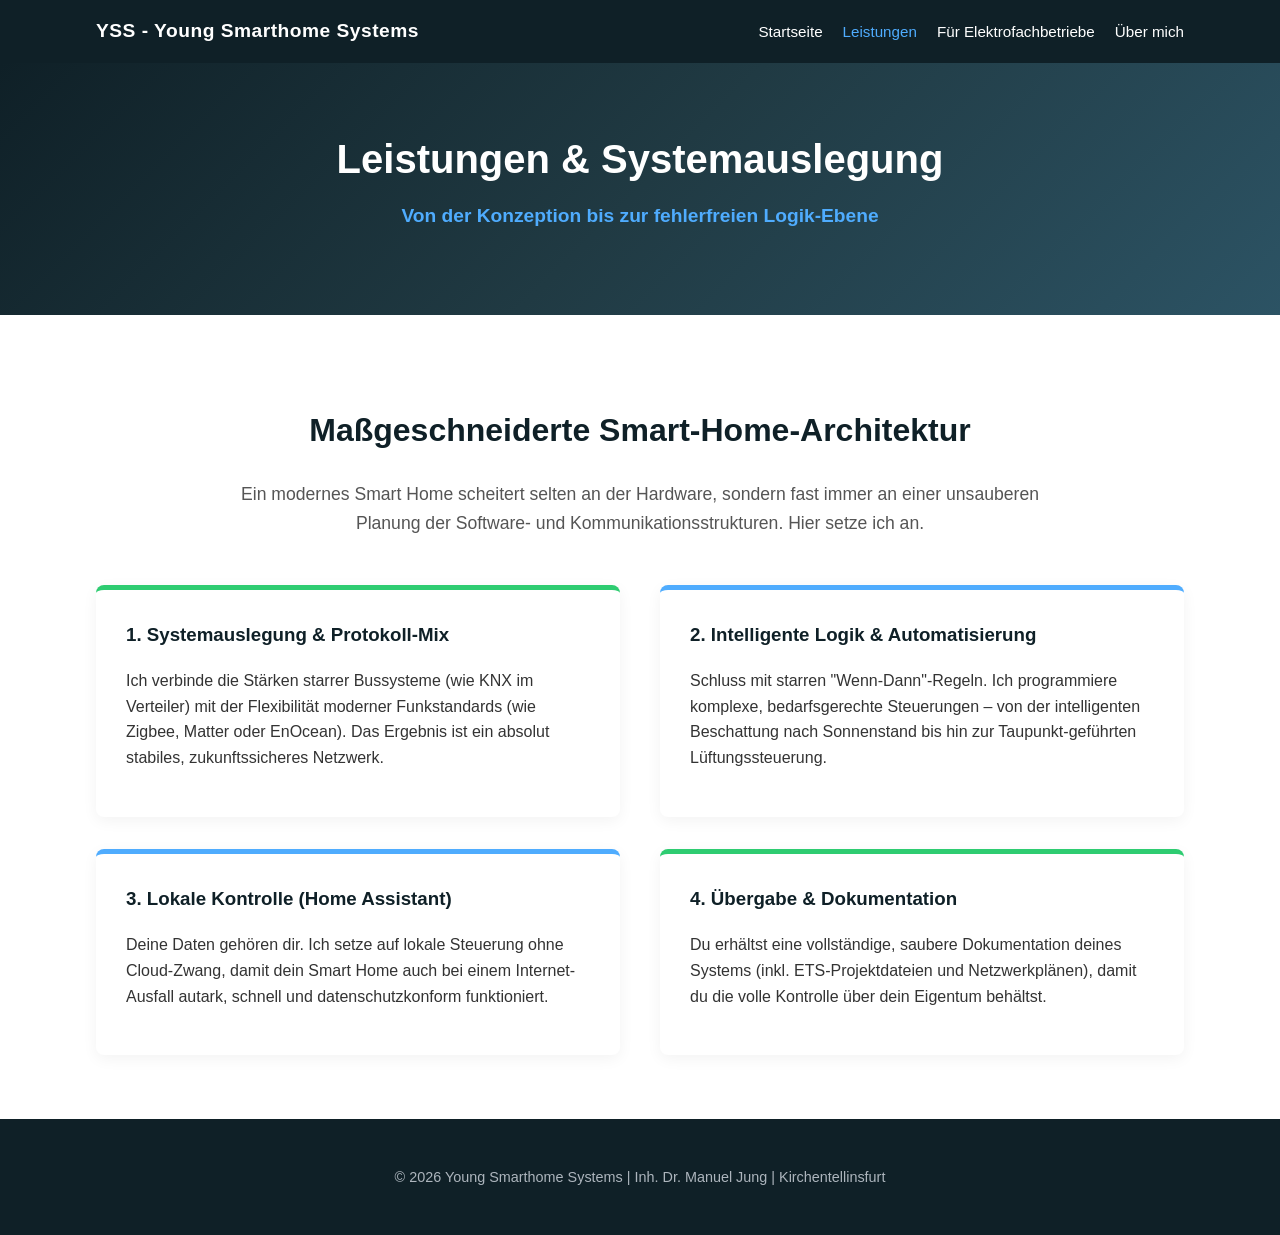
==== leistungen.html @ b26c4382 "Add files via upload" ====
<!DOCTYPE html>
<html lang="de">
<head>
    <meta charset="UTF-8">
    <meta name="viewport" content="width=device-width, initial-scale=1.0">
    <title>Leistungen | Young Smarthome Systems</title>
    <link rel="stylesheet" href="style.css">
</head>
<body>
    <nav>
        <div class="container">
            <div class="logo">YSS - Young Smarthome Systems</div>
            <ul>
                <li><a href="index.html">Startseite</a></li>
                <li><a href="leistungen.html" class="active">Leistungen</a></li>
                <li><a href="partner.html">Für Elektrofachbetriebe</a></li>
                <li><a href="ueber-mich.html">Über mich</a></li>
            </ul>
        </div>
    </nav>

    <header>
        <div class="container">
            <h1>Leistungen & Systemauslegung</h1>
            <p class="subtitle">Von der Konzeption bis zur fehlerfreien Logik-Ebene</p>
        </div>
    </header>

    <section class="section container">
        <h2>Maßgeschneiderte Smart-Home-Architektur</h2>
        <p style="text-align: center; max-width: 800px; margin: 0 auto; font-size: 1.1rem; color: #555;">
            Ein modernes Smart Home scheitert selten an der Hardware, sondern fast immer an einer unsauberen Planung der Software- und Kommunikationsstrukturen. Hier setze ich an.
        </p>

        <div class="grid-2" style="margin-top: 3rem;">
            <div class="card">
                <h3>1. Systemauslegung & Protokoll-Mix</h3>
                <p>Ich verbinde die Stärken starrer Bussysteme (wie KNX im Verteiler) mit der Flexibilität moderner Funkstandards (wie Zigbee, Matter oder EnOcean). Das Ergebnis ist ein absolut stabiles, zukunftssicheres Netzwerk.</p>
            </div>
            <div class="card blue-border">
                <h3>2. Intelligente Logik & Automatisierung</h3>
                <p>Schluss mit starren "Wenn-Dann"-Regeln. Ich programmiere komplexe, bedarfsgerechte Steuerungen – von der intelligenten Beschattung nach Sonnenstand bis hin zur Taupunkt-geführten Lüftungssteuerung.</p>
            </div>
        </div>

        <div class="grid-2" style="margin-top: 2rem;">
            <div class="card blue-border">
                <h3>3. Lokale Kontrolle (Home Assistant)</h3>
                <p>Deine Daten gehören dir. Ich setze auf lokale Steuerung ohne Cloud-Zwang, damit dein Smart Home auch bei einem Internet-Ausfall autark, schnell und datenschutzkonform funktioniert.</p>
            </div>
            <div class="card">
                <h3>4. Übergabe & Dokumentation</h3>
                <p>Du erhältst eine vollständige, saubere Dokumentation deines Systems (inkl. ETS-Projektdateien und Netzwerkplänen), damit du die volle Kontrolle über dein Eigentum behältst.</p>
            </div>
        </div>
    </section>

    <footer>
        <div class="container">
            <p>&copy; 2026 Young Smarthome Systems | Inh. Dr. Manuel Jung | Kirchentellinsfurt</p>
        </div>
    </footer>
</body>
</html>
---- style.css ----
body {
    font-family: 'Segoe UI', Tahoma, Geneva, Verdana, sans-serif;
    margin: 0;
    padding: 0;
    color: #333;
    background-color: #ffffff;
    line-height: 1.6;
}

.container {
    width: 85%;
    max-width: 1100px;
    margin: auto;
}

/* Navigation */
nav {
    background-color: #0f2027;
    padding: 1rem 0;
    position: sticky;
    top: 0;
    z-index: 1000;
}

nav .container {
    display: flex;
    justify-content: space-between;
    align-items: center;
}

.logo {
    color: #ffffff;
    font-weight: bold;
    font-size: 1.2rem;
    letter-spacing: 0.5px;
}

nav ul {
    list-style: none;
    display: flex;
    gap: 20px;
    margin: 0;
    padding: 0;
}

nav a {
    color: #ffffff;
    text-decoration: none;
    font-size: 0.95rem;
    transition: color 0.3s;
}

nav a:hover, nav a.active {
    color: #4facfe;
}

/* Header / Hero */
header {
    background: linear-gradient(135deg, #0f2027, #203a43, #2c5364);
    color: #ffffff;
    padding: 4rem 0;
    text-align: center;
}

header h1 {
    margin: 0;
    font-size: 2.5rem;
}

.subtitle {
    font-size: 1.2rem;
    color: #4facfe;
    margin-top: 10px;
    font-weight: 600;
}

/* Content Sections */
.section {
    padding: 4rem 0;
}

.bg-light {
    background-color: #f8f9fa;
}

h2 {
    color: #0f2027;
    font-size: 2rem;
    margin-bottom: 1.5rem;
    text-align: center;
}

.grid-2 {
    display: flex;
    gap: 40px;
    margin-top: 2rem;
}

.card {
    flex: 1;
    background: #ffffff;
    padding: 30px;
    border-radius: 8px;
    box-shadow: 0 4px 15px rgba(0,0,0,0.05);
    border-top: 5px solid #2ecc71; /* Grün für KNX-Nähe */
}

.card.blue-border {
    border-top-color: #4facfe; /* Blaues Accent */
}

.card h3 {
    color: #0f2027;
    margin-top: 0;
}

/* Footer */
footer {
    text-align: center;
    padding: 2rem 0;
    background: #0f2027;
    color: #adb5bd;
    font-size: 0.9rem;
}

@media (max-width: 768px) {
    nav .container {
        flex-direction: column;
        gap: 15px;
    }
    .grid-2 {
        flex-direction: column;
    }
}
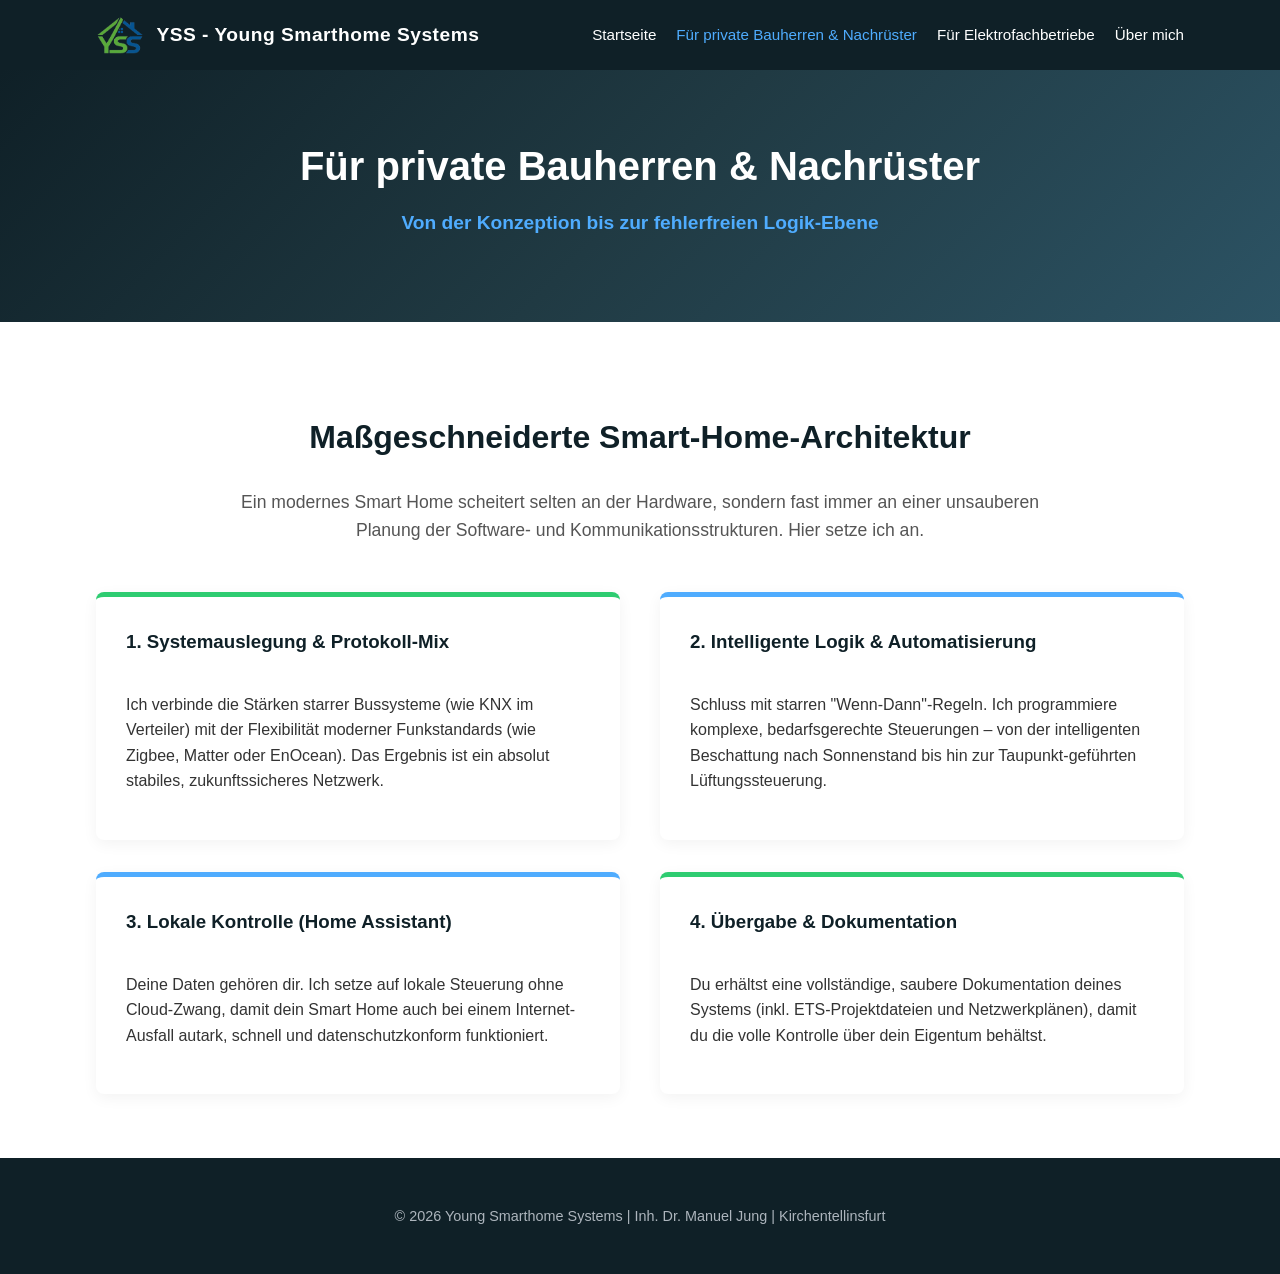
==== commit a23514a3: "Add files via upload Optimizations with the text and the logo" ====
--- a/leistungen.html
+++ b/leistungen.html
@@ -3,16 +3,19 @@
 <head>
     <meta charset="UTF-8">
     <meta name="viewport" content="width=device-width, initial-scale=1.0">
-    <title>Leistungen | Young Smarthome Systems</title>
+    <title>Für private Bauherren & Nachrüster | Young Smarthome Systems</title>
     <link rel="stylesheet" href="style.css">
 </head>
 <body>
     <nav>
         <div class="container">
-            <div class="logo">YSS - Young Smarthome Systems</div>
+            <div class="logo">
+                <img src="logo-symbol.png" alt="YSS Logo" class="logo-icon">
+                <span>YSS - Young Smarthome Systems</span>
+            </div>
             <ul>
                 <li><a href="index.html">Startseite</a></li>
-                <li><a href="leistungen.html" class="active">Leistungen</a></li>
+                <li><a href="leistungen.html" class="active">Für private Bauherren & Nachrüster</a></li>
                 <li><a href="partner.html">Für Elektrofachbetriebe</a></li>
                 <li><a href="ueber-mich.html">Über mich</a></li>
             </ul>
@@ -21,7 +24,7 @@
 
     <header>
         <div class="container">
-            <h1>Leistungen & Systemauslegung</h1>
+            <h1>Für private Bauherren & Nachrüster</h1>
             <p class="subtitle">Von der Konzeption bis zur fehlerfreien Logik-Ebene</p>
         </div>
     </header>
--- a/style.css
+++ b/style.css
@@ -29,10 +29,19 @@
 }
 
 .logo {
+    display: flex;
+    align-items: center;
+    gap: 12px;
     color: #ffffff;
     font-weight: bold;
     font-size: 1.2rem;
     letter-spacing: 0.5px;
+}
+
+.logo-icon {
+    height: 38px;
+    width: auto;
+    display: block;
 }
 
 nav ul {
@@ -60,6 +69,19 @@
     color: #ffffff;
     padding: 4rem 0;
     text-align: center;
+}
+
+header.hero-home {
+    background: #ffffff;
+    padding: 3.5rem 0 2.5rem 0;
+    border-bottom: 1px solid #eef2f5;
+}
+
+.hero-logo {
+    max-width: 520px;
+    width: 90%;
+    height: auto;
+    display: inline-block;
 }
 
 header h1 {
@@ -90,6 +112,30 @@
     text-align: center;
 }
 
+.intro-text {
+    text-align: center;
+    max-width: 820px;
+    margin: 0 auto 3rem auto;
+    font-size: 1.1rem;
+    color: #555;
+    line-height: 1.8;
+}
+
+.intro-lead {
+    font-size: 1.25rem;
+    font-weight: 700;
+    color: #0f2027;
+    margin-bottom: 1.8rem;
+}
+
+.intro-text p {
+    margin-bottom: 1.2rem;
+}
+
+.intro-text p:last-child {
+    margin-bottom: 0;
+}
+
 .grid-2 {
     display: flex;
     gap: 40px;
@@ -103,6 +149,13 @@
     border-radius: 8px;
     box-shadow: 0 4px 15px rgba(0,0,0,0.05);
     border-top: 5px solid #2ecc71; /* Grün für KNX-Nähe */
+    display: flex;
+    flex-direction: column;
+}
+
+.card a {
+    margin-top: auto;
+    padding-top: 1rem;
 }
 
 .card.blue-border {
@@ -123,11 +176,19 @@
     font-size: 0.9rem;
 }
 
-@media (max-width: 768px) {
+@media (max-width: 950px) {
     nav .container {
         flex-direction: column;
         gap: 15px;
+        text-align: center;
     }
+    nav ul {
+        flex-wrap: wrap;
+        justify-content: center;
+    }
+}
+
+@media (max-width: 768px) {
     .grid-2 {
         flex-direction: column;
     }
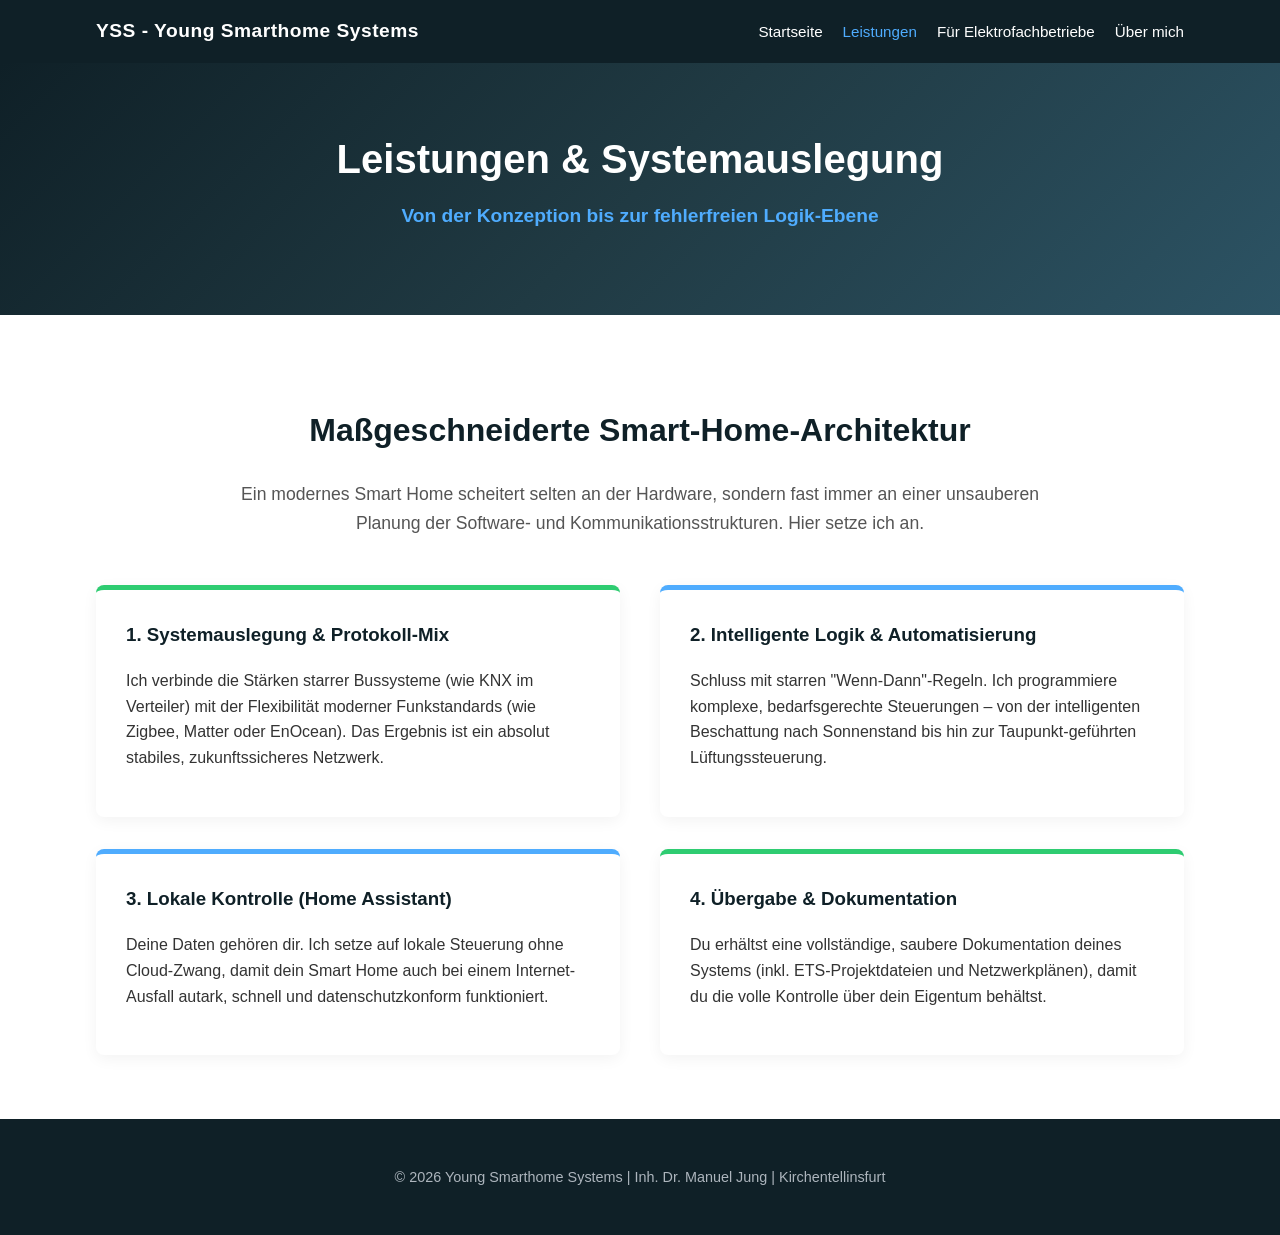
==== commit 26adaaaf: "Add files via upload" ====
--- a/leistungen.html
+++ b/leistungen.html
@@ -3,19 +3,16 @@
 <head>
     <meta charset="UTF-8">
     <meta name="viewport" content="width=device-width, initial-scale=1.0">
-    <title>Für private Bauherren & Nachrüster | Young Smarthome Systems</title>
+    <title>Leistungen | Young Smarthome Systems</title>
     <link rel="stylesheet" href="style.css">
 </head>
 <body>
     <nav>
         <div class="container">
-            <div class="logo">
-                <img src="logo-symbol.png" alt="YSS Logo" class="logo-icon">
-                <span>YSS - Young Smarthome Systems</span>
-            </div>
+            <div class="logo">YSS - Young Smarthome Systems</div>
             <ul>
                 <li><a href="index.html">Startseite</a></li>
-                <li><a href="leistungen.html" class="active">Für private Bauherren & Nachrüster</a></li>
+                <li><a href="leistungen.html" class="active">Leistungen</a></li>
                 <li><a href="partner.html">Für Elektrofachbetriebe</a></li>
                 <li><a href="ueber-mich.html">Über mich</a></li>
             </ul>
@@ -24,7 +21,7 @@
 
     <header>
         <div class="container">
-            <h1>Für private Bauherren & Nachrüster</h1>
+            <h1>Leistungen & Systemauslegung</h1>
             <p class="subtitle">Von der Konzeption bis zur fehlerfreien Logik-Ebene</p>
         </div>
     </header>
--- a/style.css
+++ b/style.css
@@ -29,19 +29,10 @@
 }
 
 .logo {
-    display: flex;
-    align-items: center;
-    gap: 12px;
     color: #ffffff;
     font-weight: bold;
     font-size: 1.2rem;
     letter-spacing: 0.5px;
-}
-
-.logo-icon {
-    height: 38px;
-    width: auto;
-    display: block;
 }
 
 nav ul {
@@ -69,19 +60,6 @@
     color: #ffffff;
     padding: 4rem 0;
     text-align: center;
-}
-
-header.hero-home {
-    background: #ffffff;
-    padding: 3.5rem 0 2.5rem 0;
-    border-bottom: 1px solid #eef2f5;
-}
-
-.hero-logo {
-    max-width: 520px;
-    width: 90%;
-    height: auto;
-    display: inline-block;
 }
 
 header h1 {
@@ -112,30 +90,6 @@
     text-align: center;
 }
 
-.intro-text {
-    text-align: center;
-    max-width: 820px;
-    margin: 0 auto 3rem auto;
-    font-size: 1.1rem;
-    color: #555;
-    line-height: 1.8;
-}
-
-.intro-lead {
-    font-size: 1.25rem;
-    font-weight: 700;
-    color: #0f2027;
-    margin-bottom: 1.8rem;
-}
-
-.intro-text p {
-    margin-bottom: 1.2rem;
-}
-
-.intro-text p:last-child {
-    margin-bottom: 0;
-}
-
 .grid-2 {
     display: flex;
     gap: 40px;
@@ -149,13 +103,6 @@
     border-radius: 8px;
     box-shadow: 0 4px 15px rgba(0,0,0,0.05);
     border-top: 5px solid #2ecc71; /* Grün für KNX-Nähe */
-    display: flex;
-    flex-direction: column;
-}
-
-.card a {
-    margin-top: auto;
-    padding-top: 1rem;
 }
 
 .card.blue-border {
@@ -176,19 +123,11 @@
     font-size: 0.9rem;
 }
 
-@media (max-width: 950px) {
+@media (max-width: 768px) {
     nav .container {
         flex-direction: column;
         gap: 15px;
-        text-align: center;
     }
-    nav ul {
-        flex-wrap: wrap;
-        justify-content: center;
-    }
-}
-
-@media (max-width: 768px) {
     .grid-2 {
         flex-direction: column;
     }
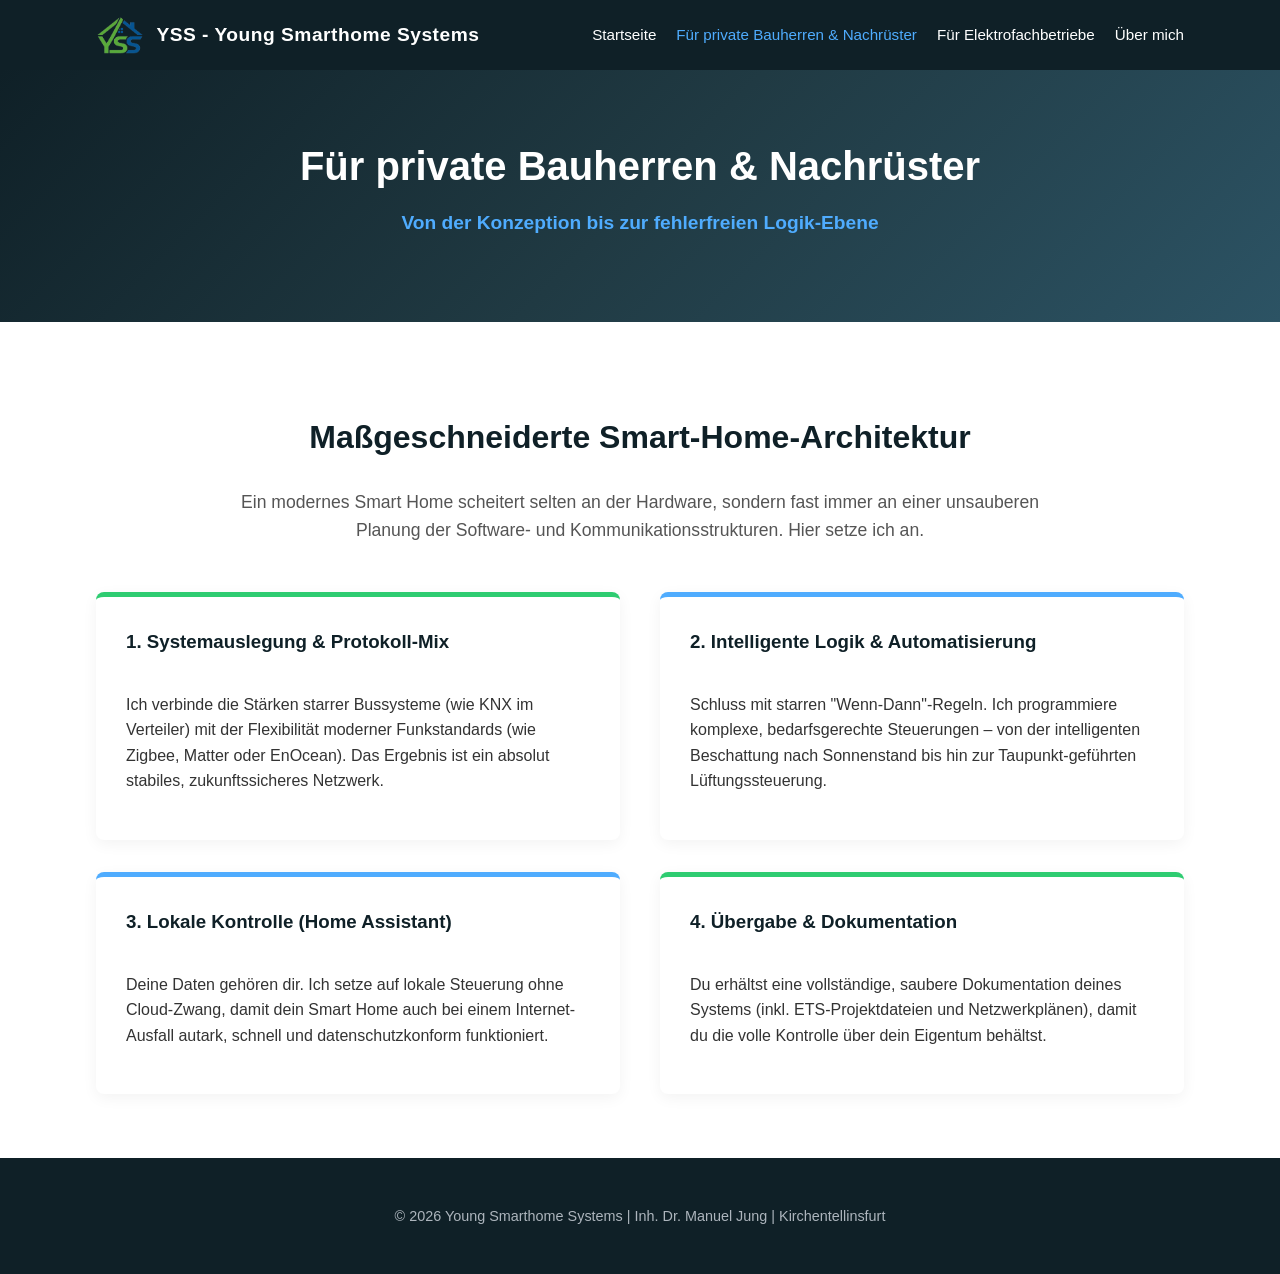
==== commit cd8ea08a: "Add files via upload" ====
--- a/leistungen.html
+++ b/leistungen.html
@@ -3,16 +3,19 @@
 <head>
     <meta charset="UTF-8">
     <meta name="viewport" content="width=device-width, initial-scale=1.0">
-    <title>Leistungen | Young Smarthome Systems</title>
+    <title>Für private Bauherren & Nachrüster | Young Smarthome Systems</title>
     <link rel="stylesheet" href="style.css">
 </head>
 <body>
     <nav>
         <div class="container">
-            <div class="logo">YSS - Young Smarthome Systems</div>
+            <div class="logo">
+                <img src="logo-symbol.png" alt="YSS Logo" class="logo-icon">
+                <span>YSS - Young Smarthome Systems</span>
+            </div>
             <ul>
                 <li><a href="index.html">Startseite</a></li>
-                <li><a href="leistungen.html" class="active">Leistungen</a></li>
+                <li><a href="leistungen.html" class="active">Für private Bauherren & Nachrüster</a></li>
                 <li><a href="partner.html">Für Elektrofachbetriebe</a></li>
                 <li><a href="ueber-mich.html">Über mich</a></li>
             </ul>
@@ -21,7 +24,7 @@
 
     <header>
         <div class="container">
-            <h1>Leistungen & Systemauslegung</h1>
+            <h1>Für private Bauherren & Nachrüster</h1>
             <p class="subtitle">Von der Konzeption bis zur fehlerfreien Logik-Ebene</p>
         </div>
     </header>
--- a/style.css
+++ b/style.css
@@ -29,10 +29,19 @@
 }
 
 .logo {
+    display: flex;
+    align-items: center;
+    gap: 12px;
     color: #ffffff;
     font-weight: bold;
     font-size: 1.2rem;
     letter-spacing: 0.5px;
+}
+
+.logo-icon {
+    height: 38px;
+    width: auto;
+    display: block;
 }
 
 nav ul {
@@ -60,6 +69,19 @@
     color: #ffffff;
     padding: 4rem 0;
     text-align: center;
+}
+
+header.hero-home {
+    background: #ffffff;
+    padding: 3.5rem 0 2.5rem 0;
+    border-bottom: 1px solid #eef2f5;
+}
+
+.hero-logo {
+    max-width: 520px;
+    width: 90%;
+    height: auto;
+    display: inline-block;
 }
 
 header h1 {
@@ -90,6 +112,30 @@
     text-align: center;
 }
 
+.intro-text {
+    text-align: center;
+    max-width: 820px;
+    margin: 0 auto 3rem auto;
+    font-size: 1.1rem;
+    color: #555;
+    line-height: 1.8;
+}
+
+.intro-lead {
+    font-size: 1.25rem;
+    font-weight: 700;
+    color: #0f2027;
+    margin-bottom: 1.8rem;
+}
+
+.intro-text p {
+    margin-bottom: 1.2rem;
+}
+
+.intro-text p:last-child {
+    margin-bottom: 0;
+}
+
 .grid-2 {
     display: flex;
     gap: 40px;
@@ -103,6 +149,13 @@
     border-radius: 8px;
     box-shadow: 0 4px 15px rgba(0,0,0,0.05);
     border-top: 5px solid #2ecc71; /* Grün für KNX-Nähe */
+    display: flex;
+    flex-direction: column;
+}
+
+.card a {
+    margin-top: auto;
+    padding-top: 1rem;
 }
 
 .card.blue-border {
@@ -123,11 +176,19 @@
     font-size: 0.9rem;
 }
 
-@media (max-width: 768px) {
+@media (max-width: 950px) {
     nav .container {
         flex-direction: column;
         gap: 15px;
+        text-align: center;
     }
+    nav ul {
+        flex-wrap: wrap;
+        justify-content: center;
+    }
+}
+
+@media (max-width: 768px) {
     .grid-2 {
         flex-direction: column;
     }
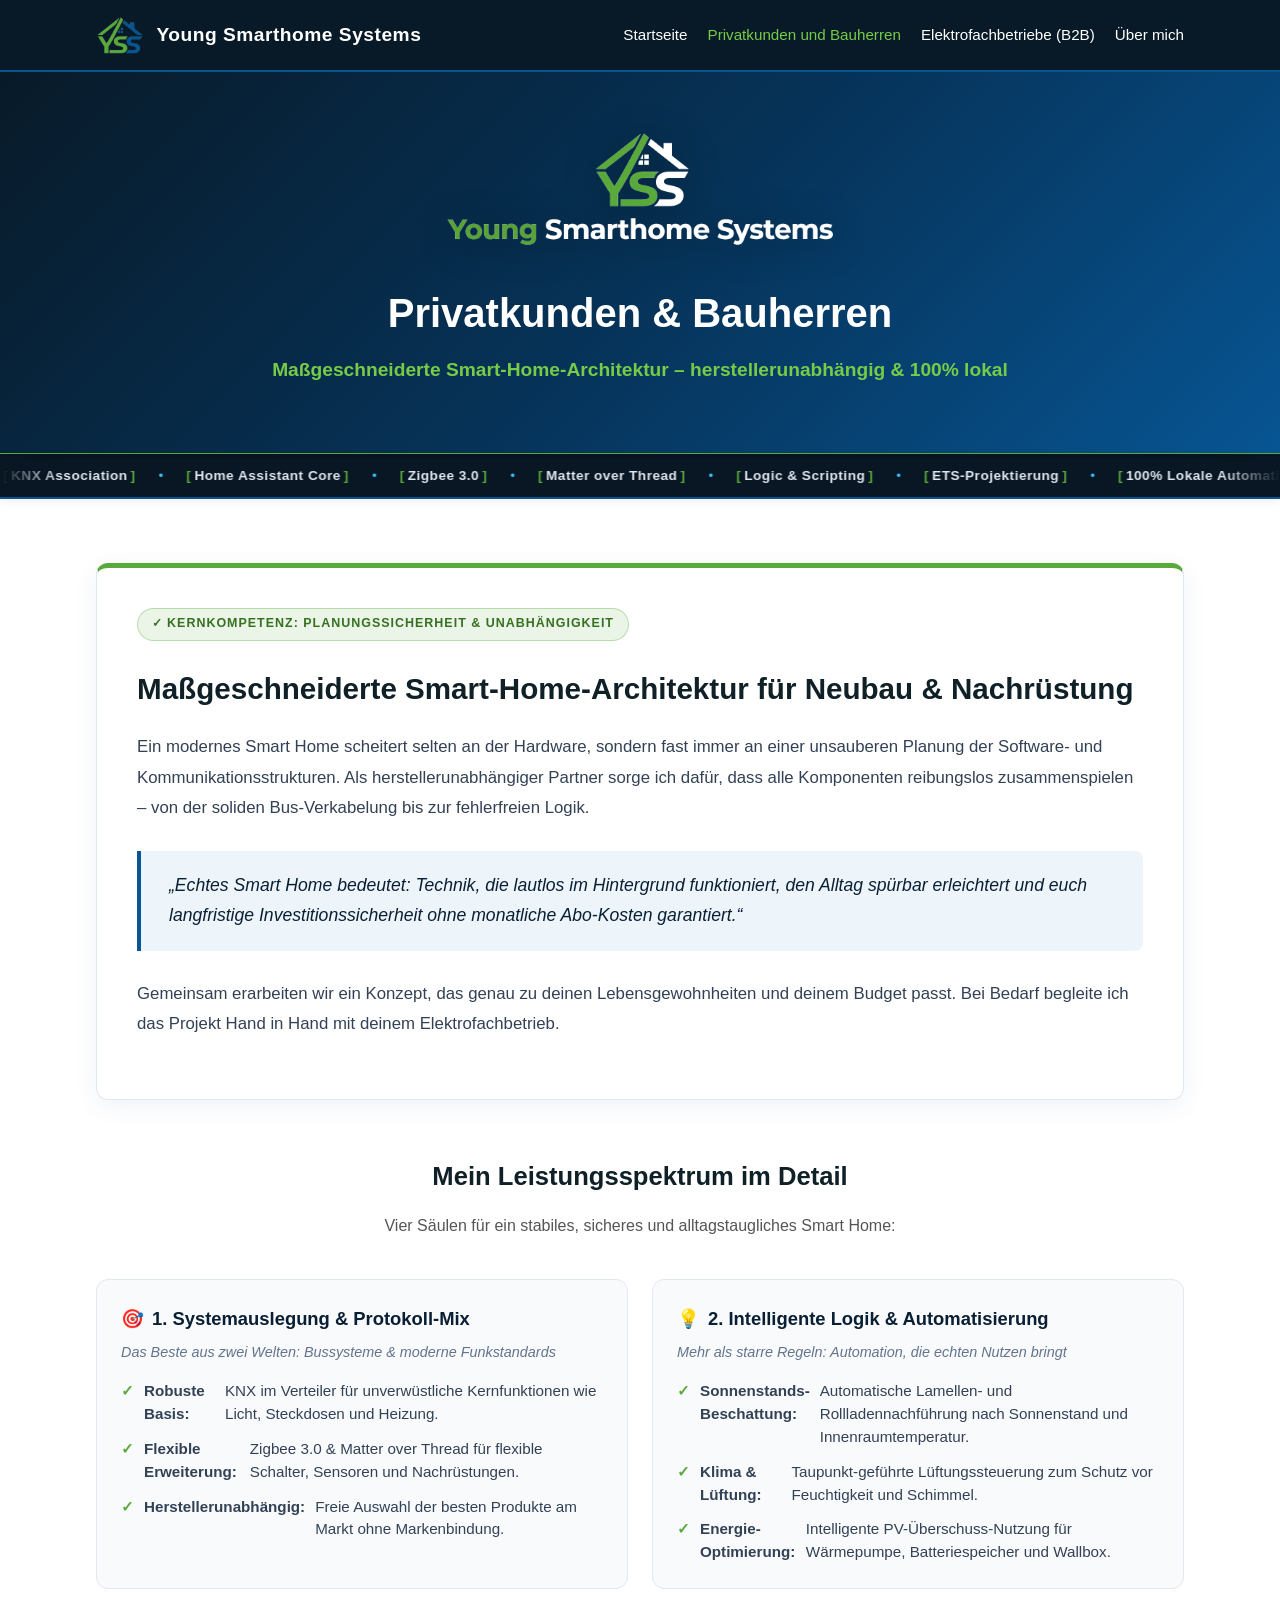
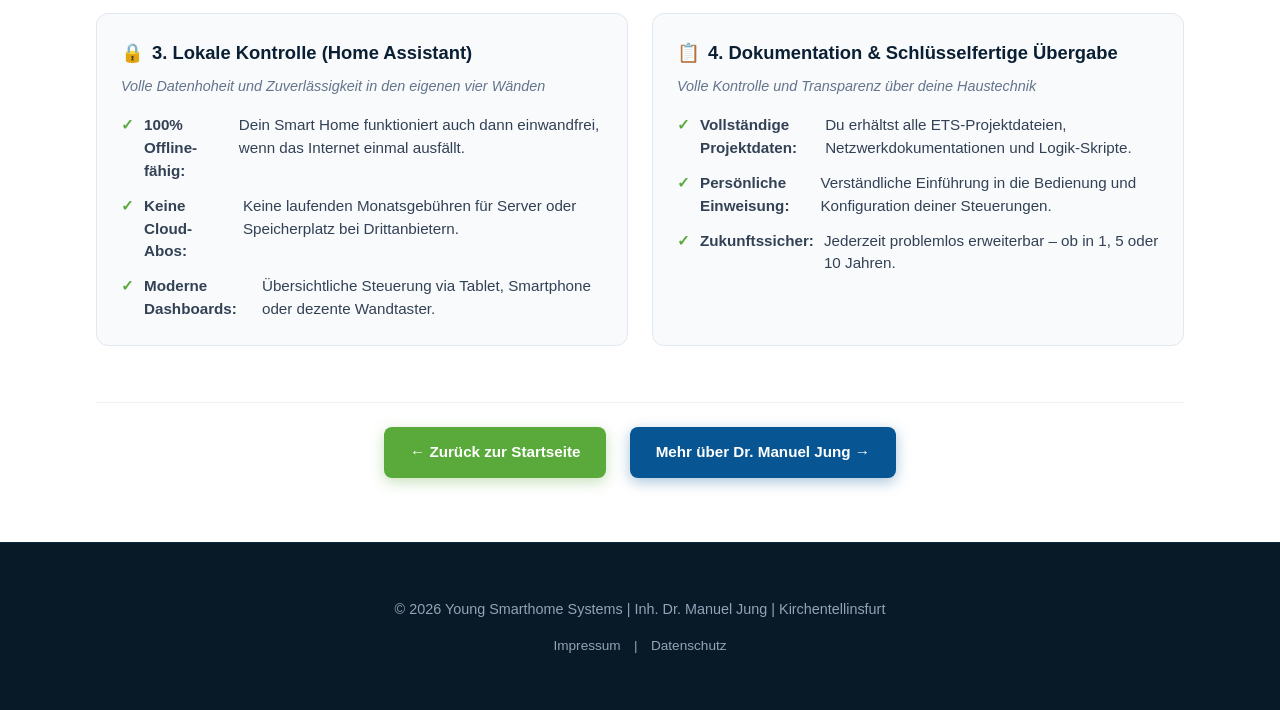
==== commit 1bf3aea1: "Add files via upload" ====
--- a/leistungen.html
+++ b/leistungen.html
@@ -3,7 +3,7 @@
 <head>
     <meta charset="UTF-8">
     <meta name="viewport" content="width=device-width, initial-scale=1.0">
-    <title>Für private Bauherren & Nachrüster | Young Smarthome Systems</title>
+    <title>Privatkunden und Bauherren | Young Smarthome Systems</title>
     <link rel="stylesheet" href="style.css">
 </head>
 <body>
@@ -11,56 +11,169 @@
         <div class="container">
             <div class="logo">
                 <img src="logo-symbol.png" alt="YSS Logo" class="logo-icon">
-                <span>YSS - Young Smarthome Systems</span>
+                <span>Young Smarthome Systems</span>
             </div>
             <ul>
                 <li><a href="index.html">Startseite</a></li>
-                <li><a href="leistungen.html" class="active">Für private Bauherren & Nachrüster</a></li>
-                <li><a href="partner.html">Für Elektrofachbetriebe</a></li>
+                <li><a href="leistungen.html" class="active">Privatkunden und Bauherren</a></li>
+                <li><a href="partner.html">Elektrofachbetriebe (B2B)</a></li>
                 <li><a href="ueber-mich.html">Über mich</a></li>
             </ul>
         </div>
     </nav>
 
-    <header>
+    <header class="hero-home">
         <div class="container">
-            <h1>Für private Bauherren & Nachrüster</h1>
-            <p class="subtitle">Von der Konzeption bis zur fehlerfreien Logik-Ebene</p>
+            <div class="hero-logo-box">
+                <img src="logo-full-white.png" alt="Young Smarthome Systems" class="hero-logo">
+            </div>
+            <h1>Privatkunden &amp; Bauherren</h1>
+            <p class="subtitle">Maßgeschneiderte Smart-Home-Architektur – herstellerunabhängig &amp; 100% lokal</p>
         </div>
     </header>
 
+    <div class="tech-ticker-bar" aria-label="Kerntechnologien und Protokolle">
+        <div class="tech-ticker-track">
+            <div class="tech-ticker-group">
+                <span class="ticker-item"><span class="ticker-bracket">[</span> KNX Association <span class="ticker-bracket">]</span></span>
+                <span class="ticker-sep">•</span>
+                <span class="ticker-item"><span class="ticker-bracket">[</span> Home Assistant Core <span class="ticker-bracket">]</span></span>
+                <span class="ticker-sep">•</span>
+                <span class="ticker-item"><span class="ticker-bracket">[</span> Zigbee 3.0 <span class="ticker-bracket">]</span></span>
+                <span class="ticker-sep">•</span>
+                <span class="ticker-item"><span class="ticker-bracket">[</span> Matter over Thread <span class="ticker-bracket">]</span></span>
+                <span class="ticker-sep">•</span>
+                <span class="ticker-item"><span class="ticker-bracket">[</span> Logic &amp; Scripting <span class="ticker-bracket">]</span></span>
+                <span class="ticker-sep">•</span>
+                <span class="ticker-item"><span class="ticker-bracket">[</span> ETS-Projektierung <span class="ticker-bracket">]</span></span>
+                <span class="ticker-sep">•</span>
+                <span class="ticker-item"><span class="ticker-bracket">[</span> 100% Lokale Automation <span class="ticker-bracket">]</span></span>
+                <span class="ticker-sep">•</span>
+                <span class="ticker-item"><span class="ticker-bracket">[</span> KNX Association <span class="ticker-bracket">]</span></span>
+                <span class="ticker-sep">•</span>
+                <span class="ticker-item"><span class="ticker-bracket">[</span> Home Assistant Core <span class="ticker-bracket">]</span></span>
+                <span class="ticker-sep">•</span>
+                <span class="ticker-item"><span class="ticker-bracket">[</span> Zigbee 3.0 <span class="ticker-bracket">]</span></span>
+                <span class="ticker-sep">•</span>
+                <span class="ticker-item"><span class="ticker-bracket">[</span> Matter over Thread <span class="ticker-bracket">]</span></span>
+                <span class="ticker-sep">•</span>
+                <span class="ticker-item"><span class="ticker-bracket">[</span> Logic &amp; Scripting <span class="ticker-bracket">]</span></span>
+                <span class="ticker-sep">•</span>
+            </div>
+            <div class="tech-ticker-group" aria-hidden="true">
+                <span class="ticker-item"><span class="ticker-bracket">[</span> KNX Association <span class="ticker-bracket">]</span></span>
+                <span class="ticker-sep">•</span>
+                <span class="ticker-item"><span class="ticker-bracket">[</span> Home Assistant Core <span class="ticker-bracket">]</span></span>
+                <span class="ticker-sep">•</span>
+                <span class="ticker-item"><span class="ticker-bracket">[</span> Zigbee 3.0 <span class="ticker-bracket">]</span></span>
+                <span class="ticker-sep">•</span>
+                <span class="ticker-item"><span class="ticker-bracket">[</span> Matter over Thread <span class="ticker-bracket">]</span></span>
+                <span class="ticker-sep">•</span>
+                <span class="ticker-item"><span class="ticker-bracket">[</span> Logic &amp; Scripting <span class="ticker-bracket">]</span></span>
+                <span class="ticker-sep">•</span>
+                <span class="ticker-item"><span class="ticker-bracket">[</span> ETS-Projektierung <span class="ticker-bracket">]</span></span>
+                <span class="ticker-sep">•</span>
+                <span class="ticker-item"><span class="ticker-bracket">[</span> 100% Lokale Automation <span class="ticker-bracket">]</span></span>
+                <span class="ticker-sep">•</span>
+                <span class="ticker-item"><span class="ticker-bracket">[</span> KNX Association <span class="ticker-bracket">]</span></span>
+                <span class="ticker-sep">•</span>
+                <span class="ticker-item"><span class="ticker-bracket">[</span> Home Assistant Core <span class="ticker-bracket">]</span></span>
+                <span class="ticker-sep">•</span>
+                <span class="ticker-item"><span class="ticker-bracket">[</span> Zigbee 3.0 <span class="ticker-bracket">]</span></span>
+                <span class="ticker-sep">•</span>
+                <span class="ticker-item"><span class="ticker-bracket">[</span> Matter over Thread <span class="ticker-bracket">]</span></span>
+                <span class="ticker-sep">•</span>
+                <span class="ticker-item"><span class="ticker-bracket">[</span> Logic &amp; Scripting <span class="ticker-bracket">]</span></span>
+                <span class="ticker-sep">•</span>
+            </div>
+        </div>
+    </div>
+
     <section class="section container">
-        <h2>Maßgeschneiderte Smart-Home-Architektur</h2>
-        <p style="text-align: center; max-width: 800px; margin: 0 auto; font-size: 1.1rem; color: #555;">
-            Ein modernes Smart Home scheitert selten an der Hardware, sondern fast immer an einer unsauberen Planung der Software- und Kommunikationsstrukturen. Hier setze ich an.
-        </p>
+        <div class="profile-highlight-card">
+            <span class="tab-badge badge-green">✓ Kernkompetenz: Planungssicherheit &amp; Unabhängigkeit</span>
+            <h2 style="text-align: left; margin: 0.5rem 0 1.25rem 0; font-size: 1.85rem; color: #0f2027;">
+                Maßgeschneiderte Smart-Home-Architektur für Neubau &amp; Nachrüstung
+            </h2>
 
-        <div class="grid-2" style="margin-top: 3rem;">
-            <div class="card">
-                <h3>1. Systemauslegung & Protokoll-Mix</h3>
-                <p>Ich verbinde die Stärken starrer Bussysteme (wie KNX im Verteiler) mit der Flexibilität moderner Funkstandards (wie Zigbee, Matter oder EnOcean). Das Ergebnis ist ein absolut stabiles, zukunftssicheres Netzwerk.</p>
-            </div>
-            <div class="card blue-border">
-                <h3>2. Intelligente Logik & Automatisierung</h3>
-                <p>Schluss mit starren "Wenn-Dann"-Regeln. Ich programmiere komplexe, bedarfsgerechte Steuerungen – von der intelligenten Beschattung nach Sonnenstand bis hin zur Taupunkt-geführten Lüftungssteuerung.</p>
+            <div class="profile-story">
+                <p>
+                    Ein modernes Smart Home scheitert selten an der Hardware, sondern fast immer an einer unsauberen Planung der Software- und Kommunikationsstrukturen. Als herstellerunabhängiger Partner sorge ich dafür, dass alle Komponenten reibungslos zusammenspielen – von der soliden Bus-Verkabelung bis zur fehlerfreien Logik.
+                </p>
+
+                <div class="quote-box">
+                    „Echtes Smart Home bedeutet: Technik, die lautlos im Hintergrund funktioniert, den Alltag spürbar erleichtert und euch langfristige Investitionssicherheit ohne monatliche Abo-Kosten garantiert.“
+                </div>
+
+                <p>
+                    Gemeinsam erarbeiten wir ein Konzept, das genau zu deinen Lebensgewohnheiten und deinem Budget passt. Bei Bedarf begleite ich das Projekt Hand in Hand mit deinem Elektrofachbetrieb.
+                </p>
             </div>
         </div>
 
-        <div class="grid-2" style="margin-top: 2rem;">
-            <div class="card blue-border">
-                <h3>3. Lokale Kontrolle (Home Assistant)</h3>
-                <p>Deine Daten gehören dir. Ich setze auf lokale Steuerung ohne Cloud-Zwang, damit dein Smart Home auch bei einem Internet-Ausfall autark, schnell und datenschutzkonform funktioniert.</p>
+        <h3 style="text-align: center; color: #0f2027; font-size: 1.6rem; margin: 3.5rem 0 1rem 0;">Mein Leistungsspektrum im Detail</h3>
+        <p style="text-align: center; max-width: 800px; margin: 0 auto 2.5rem auto; color: #555;">
+            Vier Säulen für ein stabiles, sicheres und alltagstaugliches Smart Home:
+        </p>
+
+        <div class="tab-features-grid privat-theme">
+            <div class="tab-feature-card">
+                <h4><span>🎯</span> 1. Systemauslegung &amp; Protokoll-Mix</h4>
+                <p class="subtitle-feat">Das Beste aus zwei Welten: Bussysteme &amp; moderne Funkstandards</p>
+                <ul class="tab-feature-list">
+                    <li><span class="check-icon">✓</span> <strong>Robuste Basis:</strong> KNX im Verteiler für unverwüstliche Kernfunktionen wie Licht, Steckdosen und Heizung.</li>
+                    <li><span class="check-icon">✓</span> <strong>Flexible Erweiterung:</strong> Zigbee 3.0 &amp; Matter over Thread für flexible Schalter, Sensoren und Nachrüstungen.</li>
+                    <li><span class="check-icon">✓</span> <strong>Herstellerunabhängig:</strong> Freie Auswahl der besten Produkte am Markt ohne Markenbindung.</li>
+                </ul>
             </div>
-            <div class="card">
-                <h3>4. Übergabe & Dokumentation</h3>
-                <p>Du erhältst eine vollständige, saubere Dokumentation deines Systems (inkl. ETS-Projektdateien und Netzwerkplänen), damit du die volle Kontrolle über dein Eigentum behältst.</p>
+
+            <div class="tab-feature-card">
+                <h4><span>💡</span> 2. Intelligente Logik &amp; Automatisierung</h4>
+                <p class="subtitle-feat">Mehr als starre Regeln: Automation, die echten Nutzen bringt</p>
+                <ul class="tab-feature-list">
+                    <li><span class="check-icon">✓</span> <strong>Sonnenstands-Beschattung:</strong> Automatische Lamellen- und Rollladennachführung nach Sonnenstand und Innenraumtemperatur.</li>
+                    <li><span class="check-icon">✓</span> <strong>Klima &amp; Lüftung:</strong> Taupunkt-geführte Lüftungssteuerung zum Schutz vor Feuchtigkeit und Schimmel.</li>
+                    <li><span class="check-icon">✓</span> <strong>Energie-Optimierung:</strong> Intelligente PV-Überschuss-Nutzung für Wärmepumpe, Batteriespeicher und Wallbox.</li>
+                </ul>
             </div>
+
+            <div class="tab-feature-card">
+                <h4><span>🔒</span> 3. Lokale Kontrolle (Home Assistant)</h4>
+                <p class="subtitle-feat">Volle Datenhoheit und Zuverlässigkeit in den eigenen vier Wänden</p>
+                <ul class="tab-feature-list">
+                    <li><span class="check-icon">✓</span> <strong>100% Offline-fähig:</strong> Dein Smart Home funktioniert auch dann einwandfrei, wenn das Internet einmal ausfällt.</li>
+                    <li><span class="check-icon">✓</span> <strong>Keine Cloud-Abos:</strong> Keine laufenden Monatsgebühren für Server oder Speicherplatz bei Drittanbietern.</li>
+                    <li><span class="check-icon">✓</span> <strong>Moderne Dashboards:</strong> Übersichtliche Steuerung via Tablet, Smartphone oder dezente Wandtaster.</li>
+                </ul>
+            </div>
+
+            <div class="tab-feature-card">
+                <h4><span>📋</span> 4. Dokumentation &amp; Schlüsselfertige Übergabe</h4>
+                <p class="subtitle-feat">Volle Kontrolle und Transparenz über deine Haustechnik</p>
+                <ul class="tab-feature-list">
+                    <li><span class="check-icon">✓</span> <strong>Vollständige Projektdaten:</strong> Du erhältst alle ETS-Projektdateien, Netzwerkdokumentationen und Logik-Skripte.</li>
+                    <li><span class="check-icon">✓</span> <strong>Persönliche Einweisung:</strong> Verständliche Einführung in die Bedienung und Konfiguration deiner Steuerungen.</li>
+                    <li><span class="check-icon">✓</span> <strong>Zukunftssicher:</strong> Jederzeit problemlos erweiterbar – ob in 1, 5 oder 10 Jahren.</li>
+                </ul>
+            </div>
+        </div>
+
+        <div class="tab-action-bar" style="margin-top: 3.5rem; justify-content: center; gap: 1.5rem;">
+            <a href="index.html" class="btn-cta btn-cta-green">
+                &larr; Zurück zur Startseite
+            </a>
+            <a href="ueber-mich.html" class="btn-cta btn-cta-blue">
+                Mehr über Dr. Manuel Jung &rarr;
+            </a>
         </div>
     </section>
 
     <footer>
         <div class="container">
             <p>&copy; 2026 Young Smarthome Systems | Inh. Dr. Manuel Jung | Kirchentellinsfurt</p>
+            <p class="footer-links">
+                <a href="impressum.html">Impressum</a> | <a href="datenschutz.html">Datenschutz</a>
+            </p>
         </div>
     </footer>
 </body>
--- a/style.css
+++ b/style.css
@@ -1,195 +1,773 @@
-body {
-    font-family: 'Segoe UI', Tahoma, Geneva, Verdana, sans-serif;
-    margin: 0;
-    padding: 0;
-    color: #333;
-    background-color: #ffffff;
-    line-height: 1.6;
-}
-
-.container {
-    width: 85%;
-    max-width: 1100px;
-    margin: auto;
-}
-
-/* Navigation */
-nav {
-    background-color: #0f2027;
-    padding: 1rem 0;
-    position: sticky;
-    top: 0;
-    z-index: 1000;
-}
-
-nav .container {
-    display: flex;
-    justify-content: space-between;
-    align-items: center;
-}
-
-.logo {
-    display: flex;
-    align-items: center;
-    gap: 12px;
-    color: #ffffff;
-    font-weight: bold;
-    font-size: 1.2rem;
-    letter-spacing: 0.5px;
-}
-
-.logo-icon {
-    height: 38px;
-    width: auto;
-    display: block;
-}
-
-nav ul {
-    list-style: none;
-    display: flex;
-    gap: 20px;
-    margin: 0;
-    padding: 0;
-}
-
-nav a {
-    color: #ffffff;
-    text-decoration: none;
-    font-size: 0.95rem;
-    transition: color 0.3s;
-}
-
-nav a:hover, nav a.active {
-    color: #4facfe;
-}
-
-/* Header / Hero */
-header {
-    background: linear-gradient(135deg, #0f2027, #203a43, #2c5364);
-    color: #ffffff;
-    padding: 4rem 0;
-    text-align: center;
-}
-
-header.hero-home {
-    background: #ffffff;
-    padding: 3.5rem 0 2.5rem 0;
-    border-bottom: 1px solid #eef2f5;
-}
-
-.hero-logo {
-    max-width: 520px;
-    width: 90%;
-    height: auto;
-    display: inline-block;
-}
-
-header h1 {
-    margin: 0;
-    font-size: 2.5rem;
-}
-
-.subtitle {
-    font-size: 1.2rem;
-    color: #4facfe;
-    margin-top: 10px;
-    font-weight: 600;
-}
-
-/* Content Sections */
-.section {
-    padding: 4rem 0;
-}
-
-.bg-light {
-    background-color: #f8f9fa;
-}
-
-h2 {
-    color: #0f2027;
-    font-size: 2rem;
-    margin-bottom: 1.5rem;
-    text-align: center;
-}
-
-.intro-text {
-    text-align: center;
-    max-width: 820px;
-    margin: 0 auto 3rem auto;
-    font-size: 1.1rem;
-    color: #555;
-    line-height: 1.8;
-}
-
-.intro-lead {
-    font-size: 1.25rem;
-    font-weight: 700;
-    color: #0f2027;
-    margin-bottom: 1.8rem;
-}
-
-.intro-text p {
-    margin-bottom: 1.2rem;
-}
-
-.intro-text p:last-child {
-    margin-bottom: 0;
-}
-
-.grid-2 {
-    display: flex;
-    gap: 40px;
-    margin-top: 2rem;
-}
-
-.card {
-    flex: 1;
-    background: #ffffff;
-    padding: 30px;
-    border-radius: 8px;
-    box-shadow: 0 4px 15px rgba(0,0,0,0.05);
-    border-top: 5px solid #2ecc71; /* Grün für KNX-Nähe */
-    display: flex;
-    flex-direction: column;
-}
-
-.card a {
-    margin-top: auto;
-    padding-top: 1rem;
-}
-
-.card.blue-border {
-    border-top-color: #4facfe; /* Blaues Accent */
-}
-
-.card h3 {
-    color: #0f2027;
-    margin-top: 0;
-}
-
-/* Footer */
-footer {
-    text-align: center;
-    padding: 2rem 0;
-    background: #0f2027;
-    color: #adb5bd;
-    font-size: 0.9rem;
-}
-
-@media (max-width: 950px) {
-    nav .container {
-        flex-direction: column;
-        gap: 15px;
-        text-align: center;
-    }
-    nav ul {
-        flex-wrap: wrap;
-        justify-content: center;
-    }
-}
-
-@media (max-width: 768px) {
-    .grid-2 {
-        flex-direction: column;
-    }
+/* ===================================================
+   Young Smarthome Systems - Globale Farb- & Styling-Definition
+   Logo-Farben:
+   - Young (Grün): #5aaa3b
+   - Smarthome Systems (Blau): #075593
+   =================================================== */
+
+:root {
+    /* Logo-Primärfarben */
+    --color-green: #5aaa3b;
+    --color-green-hover: #4a902f;
+    --color-green-dark: #387023;
+    --color-green-light: #f2f9ee;
+    --color-green-alpha12: rgba(90, 170, 59, 0.12);
+    --color-green-alpha35: rgba(90, 170, 59, 0.35);
+
+    --color-blue: #075593;
+    --color-blue-hover: #054170;
+    --color-blue-dark: #04355e;
+    --color-blue-light: #edf5fb;
+    --color-blue-alpha12: rgba(7, 85, 147, 0.12);
+    --color-blue-alpha35: rgba(7, 85, 147, 0.35);
+
+    /* Kontrast- & Akzentfarben */
+    --color-accent-blue-bright: #38bdf8;
+    --color-accent-green-bright: #76cc46;
+
+    /* Dunkle Töne für Nav, Header, Ticker, Footer */
+    --color-dark-nav: #081a28;
+    --color-heading: #0a1f33;
+    --color-text: #334155;
+    --color-text-muted: #64748b;
+    --color-border-light: #e2e8f0;
+    --color-bg-light: #f8fafc;
+}
+
+body {
+    font-family: 'Segoe UI', Tahoma, Geneva, Verdana, sans-serif;
+    margin: 0;
+    padding: 0;
+    color: var(--color-text);
+    background-color: #ffffff;
+    line-height: 1.6;
+}
+
+.container {
+    width: 85%;
+    max-width: 1100px;
+    margin: auto;
+}
+
+/* Navigation */
+nav {
+    background-color: var(--color-dark-nav);
+    padding: 1rem 0;
+    position: sticky;
+    top: 0;
+    z-index: 1000;
+    border-bottom: 2px solid var(--color-blue);
+}
+
+nav .container {
+    display: flex;
+    justify-content: space-between;
+    align-items: center;
+}
+
+.logo {
+    display: flex;
+    align-items: center;
+    gap: 12px;
+    color: #ffffff;
+    font-weight: bold;
+    font-size: 1.2rem;
+    letter-spacing: 0.5px;
+}
+
+.logo-icon {
+    height: 38px;
+    width: auto;
+    display: block;
+}
+
+nav ul {
+    list-style: none;
+    display: flex;
+    gap: 20px;
+    margin: 0;
+    padding: 0;
+}
+
+nav a {
+    color: #ffffff;
+    text-decoration: none;
+    font-size: 0.95rem;
+    transition: color 0.3s;
+}
+
+nav a:hover, nav a.active {
+    color: var(--color-accent-green-bright);
+}
+
+/* Header / Hero */
+header {
+    background: linear-gradient(135deg, #081a28 0%, #063359 52%, #075593 100%);
+    color: #ffffff;
+    padding: 4rem 0;
+    text-align: center;
+}
+
+header.hero-home {
+    background: linear-gradient(135deg, #081a28 0%, #063359 52%, #075593 100%);
+    padding: 3.5rem 0 3rem 0;
+    text-align: center;
+    color: #ffffff;
+}
+
+.hero-logo-box {
+    display: inline-block;
+    background: transparent;
+    padding: 0;
+    margin-bottom: 1.5rem;
+    transition: transform 0.25s ease;
+}
+
+.hero-logo-box:hover {
+    transform: translateY(-2px);
+}
+
+.hero-logo {
+    max-width: 440px;
+    width: 90%;
+    height: auto;
+    display: block;
+    margin: 0 auto;
+    filter: drop-shadow(0 4px 18px rgba(0, 0, 0, 0.3));
+}
+
+header h1 {
+    margin: 0;
+    font-size: 2.5rem;
+}
+
+.subtitle {
+    font-size: 1.2rem;
+    color: var(--color-accent-green-bright);
+    margin-top: 10px;
+    font-weight: 600;
+}
+
+/* Tech Ticker (Minimalistischer animierter Streifen) */
+.tech-ticker-bar {
+    background: #081723;
+    border-top: 1px solid var(--color-green); /* Logo-Grün */
+    border-bottom: 2px solid var(--color-blue); /* Logo-Blau */
+    overflow: hidden;
+    position: relative;
+    padding: 0.65rem 0;
+    user-select: none;
+    box-shadow: inset 0 2px 5px rgba(0, 0, 0, 0.3), 0 3px 8px rgba(0, 0, 0, 0.06);
+}
+
+.tech-ticker-bar::before,
+.tech-ticker-bar::after {
+    content: "";
+    position: absolute;
+    top: 0;
+    width: 60px;
+    height: 100%;
+    z-index: 2;
+    pointer-events: none;
+}
+
+.tech-ticker-bar::before {
+    left: 0;
+    background: linear-gradient(to right, #081723, transparent);
+}
+
+.tech-ticker-bar::after {
+    right: 0;
+    background: linear-gradient(to left, #081723, transparent);
+}
+
+.tech-ticker-track {
+    display: flex;
+    width: max-content;
+    will-change: transform;
+    animation: ticker-left-to-right 35s linear infinite;
+}
+
+.tech-ticker-group {
+    display: flex;
+    align-items: center;
+    gap: 1.25rem;
+    padding-right: 1.25rem;
+    flex-shrink: 0;
+}
+
+.ticker-item {
+    color: #e2e8f0;
+    font-size: 0.85rem;
+    font-weight: 600;
+    letter-spacing: 0.5px;
+    white-space: nowrap;
+    display: inline-flex;
+    align-items: center;
+    transition: color 0.2s ease;
+}
+
+.ticker-item:hover {
+    color: #ffffff;
+}
+
+.ticker-bracket {
+    color: var(--color-green);
+    font-weight: 700;
+    margin: 0 3px;
+}
+
+.ticker-sep {
+    color: var(--color-accent-blue-bright);
+    font-size: 0.85rem;
+    line-height: 1;
+}
+
+@keyframes ticker-left-to-right {
+    0% {
+        transform: translateX(-50%);
+    }
+    100% {
+        transform: translateX(0);
+    }
+}
+
+@media (prefers-reduced-motion: reduce) {
+    .tech-ticker-track {
+        animation: none;
+    }
+}
+
+/* Content Sections */
+.section {
+    padding: 4rem 0;
+}
+
+.bg-light {
+    background-color: var(--color-bg-light);
+}
+
+h2 {
+    color: var(--color-heading);
+    font-size: 2rem;
+    margin-bottom: 1.5rem;
+    text-align: center;
+}
+
+.intro-text {
+    text-align: center;
+    max-width: 820px;
+    margin: 0 auto 3rem auto;
+    font-size: 1.1rem;
+    color: #555;
+    line-height: 1.8;
+}
+
+.intro-lead {
+    font-size: 1.25rem;
+    font-weight: 700;
+    color: var(--color-blue);
+    margin-bottom: 1.8rem;
+}
+
+.intro-text p {
+    margin-bottom: 1.2rem;
+}
+
+.intro-text p:last-child {
+    margin-bottom: 0;
+}
+
+.grid-2 {
+    display: flex;
+    gap: 40px;
+    margin-top: 2rem;
+}
+
+.card {
+    flex: 1;
+    background: #ffffff;
+    padding: 30px;
+    border-radius: 8px;
+    box-shadow: 0 4px 15px rgba(0,0,0,0.05);
+    border-top: 5px solid var(--color-green); /* Logo-Grün */
+    display: flex;
+    flex-direction: column;
+}
+
+.card a {
+    margin-top: auto;
+    padding-top: 1rem;
+    color: var(--color-blue);
+    font-weight: 600;
+    text-decoration: none;
+}
+
+.card a:hover {
+    color: var(--color-green);
+    text-decoration: underline;
+}
+
+.card.blue-border {
+    border-top-color: var(--color-blue); /* Logo-Blau */
+}
+
+.card h3 {
+    color: var(--color-heading);
+    margin-top: 0;
+}
+
+/* Über mich Styles */
+.profile-highlight-card {
+    background: #ffffff;
+    border-radius: 12px;
+    padding: 2.5rem;
+    box-shadow: 0 6px 25px rgba(7, 85, 147, 0.07);
+    border: 1px solid var(--color-border-light);
+    border-top: 5px solid var(--color-green);
+    margin-bottom: 2.5rem;
+}
+
+.profile-story {
+    font-size: 1.05rem;
+    color: var(--color-text);
+    line-height: 1.8;
+}
+
+.profile-story p {
+    margin-bottom: 1.25rem;
+}
+
+.quote-box {
+    background: var(--color-blue-light);
+    border-left: 4px solid var(--color-blue);
+    padding: 1.25rem 1.75rem;
+    margin: 1.75rem 0;
+    border-radius: 0 8px 8px 0;
+    font-size: 1.1rem;
+    font-style: italic;
+    color: var(--color-heading);
+    line-height: 1.7;
+}
+
+.philosophy-grid {
+    display: grid;
+    grid-template-columns: repeat(3, 1fr);
+    gap: 1.5rem;
+    margin-top: 1.5rem;
+}
+
+.philosophy-item {
+    background: #ffffff;
+    border: 1px solid var(--color-border-light);
+    border-radius: 10px;
+    padding: 1.5rem;
+    box-shadow: 0 4px 15px rgba(0,0,0,0.04);
+    border-top: 4px solid var(--color-blue);
+    transition: transform 0.25s ease, box-shadow 0.25s ease;
+}
+
+.philosophy-item:hover {
+    transform: translateY(-3px);
+    box-shadow: 0 8px 20px rgba(7, 85, 147, 0.08);
+}
+
+.philosophy-item h4 {
+    margin: 0 0 0.75rem 0;
+    font-size: 1.15rem;
+    color: var(--color-heading);
+    display: flex;
+    align-items: center;
+    gap: 8px;
+}
+
+.philosophy-item p {
+    margin: 0;
+    font-size: 0.95rem;
+    color: #4a5568;
+    line-height: 1.6;
+}
+
+@media (max-width: 900px) {
+    .philosophy-grid {
+        grid-template-columns: 1fr;
+    }
+    .profile-highlight-card {
+        padding: 1.75rem;
+    }
+}
+
+/* Footer */
+footer {
+    text-align: center;
+    padding: 2.5rem 0;
+    background: var(--color-dark-nav);
+    border-top: 1px solid rgba(7, 85, 147, 0.3);
+    color: #94a3b8;
+    font-size: 0.9rem;
+}
+
+.footer-links {
+    margin-top: 0.6rem;
+    font-size: 0.85rem;
+}
+
+.footer-links a {
+    color: #94a3b8;
+    text-decoration: none;
+    margin: 0 0.6rem;
+    transition: color 0.2s ease;
+}
+
+.footer-links a:hover {
+    color: var(--color-accent-green-bright);
+    text-decoration: underline;
+}
+
+/* Rechtliche Seiten (Impressum & Datenschutz) */
+.legal-card {
+    background: #ffffff;
+    border-radius: 12px;
+    padding: 2.5rem;
+    box-shadow: 0 6px 25px rgba(7, 85, 147, 0.07);
+    border: 1px solid var(--color-border-light);
+    border-top: 5px solid var(--color-blue);
+    margin-bottom: 2.5rem;
+}
+
+.legal-card h3 {
+    color: var(--color-heading);
+    margin-top: 2rem;
+    margin-bottom: 0.75rem;
+    font-size: 1.3rem;
+    border-bottom: 1px solid #edf2f7;
+    padding-bottom: 0.4rem;
+}
+
+.legal-card h4 {
+    color: var(--color-blue);
+    margin-top: 1.4rem;
+    margin-bottom: 0.5rem;
+    font-size: 1.05rem;
+}
+
+.legal-card p, .legal-card ul {
+    color: #475569;
+    line-height: 1.75;
+    font-size: 0.98rem;
+}
+
+.legal-placeholder {
+    background: #fffbeb;
+    border: 1px dashed #f59e0b;
+    padding: 2px 8px;
+    border-radius: 4px;
+    color: #b45309;
+    font-weight: 600;
+}
+
+@media (max-width: 950px) {
+    nav .container {
+        flex-direction: column;
+        gap: 15px;
+        text-align: center;
+    }
+    nav ul {
+        flex-wrap: wrap;
+        justify-content: center;
+    }
+}
+
+@media (max-width: 768px) {
+    .grid-2 {
+        flex-direction: column;
+    }
+}
+
+/* ===================================================
+   Interaktives Tab-System mit animiertem CSS-Grid
+   =================================================== */
+
+.tabs-wrapper {
+    margin-top: 3.5rem;
+}
+
+.tabs-header-wrap {
+    display: flex;
+    justify-content: center;
+    margin-bottom: 2rem;
+}
+
+.tabs-nav {
+    display: inline-flex;
+    background: #edf2f7;
+    padding: 6px;
+    border-radius: 9999px;
+    gap: 8px;
+    box-shadow: inset 0 2px 4px rgba(0,0,0,0.06);
+    border: 1px solid var(--color-border-light);
+    max-width: 100%;
+}
+
+.tab-btn {
+    border: 1px solid transparent;
+    outline: none;
+    background: transparent;
+    padding: 0.8rem 1.8rem;
+    font-size: 1rem;
+    font-weight: 600;
+    color: #4a5568;
+    border-radius: 9999px;
+    cursor: pointer;
+    display: inline-flex;
+    align-items: center;
+    gap: 8px;
+    transition: all 0.25s ease;
+    font-family: inherit;
+    white-space: nowrap;
+}
+
+.tab-btn:hover {
+    color: var(--color-blue);
+}
+
+.tab-btn.active[data-target="privat"] {
+    background: var(--color-green);
+    color: #ffffff;
+    box-shadow: 0 4px 14px var(--color-green-alpha35);
+    border: 1px solid var(--color-green);
+}
+
+.tab-btn.active[data-target="partner"] {
+    background: var(--color-blue);
+    color: #ffffff;
+    box-shadow: 0 4px 14px var(--color-blue-alpha35);
+    border: 1px solid var(--color-blue);
+}
+
+.tab-panel {
+    display: none;
+}
+
+.tab-panel.active {
+    display: block;
+    animation: tabFadeSlideIn 0.45s cubic-bezier(0.16, 1, 0.3, 1) forwards;
+}
+
+@keyframes tabFadeSlideIn {
+    0% {
+        opacity: 0;
+        transform: translateY(18px) scale(0.99);
+    }
+    100% {
+        opacity: 1;
+        transform: translateY(0) scale(1);
+    }
+}
+
+/* Card Showcase Box */
+.tab-hero-card {
+    background: #ffffff;
+    border-radius: 16px;
+    padding: 2.5rem;
+    box-shadow: 0 10px 30px rgba(7, 85, 147, 0.08);
+    border: 1px solid var(--color-border-light);
+    position: relative;
+    overflow: hidden;
+}
+
+.tab-hero-card.privat-theme {
+    border-top: 5px solid var(--color-green);
+}
+
+.tab-hero-card.partner-theme {
+    border-top: 5px solid var(--color-blue);
+}
+
+.tab-badge {
+    display: inline-flex;
+    align-items: center;
+    gap: 6px;
+    font-size: 0.78rem;
+    font-weight: 800;
+    letter-spacing: 1px;
+    text-transform: uppercase;
+    padding: 0.35rem 0.85rem;
+    border-radius: 9999px;
+    margin-bottom: 1rem;
+}
+
+.tab-badge.badge-green {
+    background: var(--color-green-alpha12);
+    color: var(--color-green-dark);
+    border: 1px solid var(--color-green-alpha35);
+}
+
+.tab-badge.badge-blue {
+    background: var(--color-blue-alpha12);
+    color: var(--color-blue);
+    border: 1px solid var(--color-blue-alpha35);
+}
+
+.tab-panel-title {
+    font-size: 1.65rem;
+    color: var(--color-heading);
+    margin: 0 0 0.75rem 0;
+    font-weight: 700;
+}
+
+.tab-panel-intro {
+    font-size: 1.05rem;
+    color: #4a5568;
+    max-width: 850px;
+    margin-bottom: 2rem;
+    line-height: 1.65;
+}
+
+/* Modern CSS Grid inside Tab */
+.tab-features-grid {
+    display: grid;
+    grid-template-columns: repeat(2, 1fr);
+    gap: 1.5rem;
+    margin-bottom: 2rem;
+}
+
+.tab-feature-card {
+    background: #f8fafc;
+    border: 1px solid var(--color-border-light);
+    border-radius: 12px;
+    padding: 1.5rem;
+    transition: transform 0.25s ease, box-shadow 0.25s ease, border-color 0.25s ease;
+}
+
+.tab-feature-card:hover {
+    transform: translateY(-3px);
+    box-shadow: 0 8px 20px rgba(7, 85, 147, 0.08);
+    border-color: rgba(7, 85, 147, 0.25);
+}
+
+.tab-feature-card h4 {
+    margin: 0 0 0.5rem 0;
+    font-size: 1.15rem;
+    color: var(--color-heading);
+    display: flex;
+    align-items: center;
+    gap: 8px;
+}
+
+.tab-feature-card p.subtitle-feat {
+    font-size: 0.9rem;
+    color: var(--color-text-muted);
+    margin: 0 0 1rem 0;
+    font-style: italic;
+}
+
+.tab-feature-list {
+    list-style: none;
+    padding: 0;
+    margin: 0;
+    display: flex;
+    flex-direction: column;
+    gap: 0.75rem;
+}
+
+.tab-feature-list li {
+    font-size: 0.95rem;
+    color: var(--color-text);
+    display: flex;
+    align-items: flex-start;
+    gap: 10px;
+    line-height: 1.5;
+}
+
+.tab-feature-list .check-icon {
+    flex-shrink: 0;
+    font-weight: bold;
+}
+
+.privat-theme .tab-feature-list .check-icon {
+    color: var(--color-green);
+}
+
+.partner-theme .tab-feature-list .check-icon {
+    color: var(--color-blue);
+}
+
+/* Action Area */
+.tab-action-bar {
+    display: flex;
+    align-items: center;
+    justify-content: space-between;
+    padding-top: 1.5rem;
+    border-top: 1px solid #edf2f7;
+    margin-top: 1rem;
+    flex-wrap: wrap;
+    gap: 1rem;
+}
+
+.tab-action-note {
+    font-size: 0.9rem;
+    color: var(--color-text-muted);
+}
+
+.btn-cta {
+    display: inline-flex;
+    align-items: center;
+    gap: 8px;
+    font-weight: 700;
+    text-decoration: none;
+    padding: 0.85rem 1.6rem;
+    border-radius: 8px;
+    font-size: 0.95rem;
+    transition: all 0.25s ease;
+}
+
+.btn-cta-green {
+    background: var(--color-green);
+    color: #ffffff;
+    box-shadow: 0 4px 14px var(--color-green-alpha35);
+}
+
+.btn-cta-green:hover {
+    background: var(--color-green-hover);
+    transform: translateX(3px);
+    box-shadow: 0 6px 18px var(--color-green-alpha35);
+}
+
+.btn-cta-blue {
+    background: var(--color-blue);
+    color: #ffffff;
+    box-shadow: 0 4px 14px var(--color-blue-alpha35);
+}
+
+.btn-cta-blue:hover {
+    background: var(--color-blue-hover);
+    transform: translateX(3px);
+    box-shadow: 0 6px 18px var(--color-blue-alpha35);
+}
+
+@media (max-width: 850px) {
+    .tab-features-grid {
+        grid-template-columns: 1fr;
+    }
+    .tab-hero-card {
+        padding: 1.5rem;
+    }
+    .tabs-nav {
+        flex-direction: column;
+        width: 100%;
+        border-radius: 12px;
+    }
+    .tab-btn {
+        width: 100%;
+        justify-content: center;
+        border-radius: 8px;
+    }
+    .tab-action-bar {
+        flex-direction: column;
+        align-items: stretch;
+    }
+    .btn-cta {
+        justify-content: center;
+    }
 }
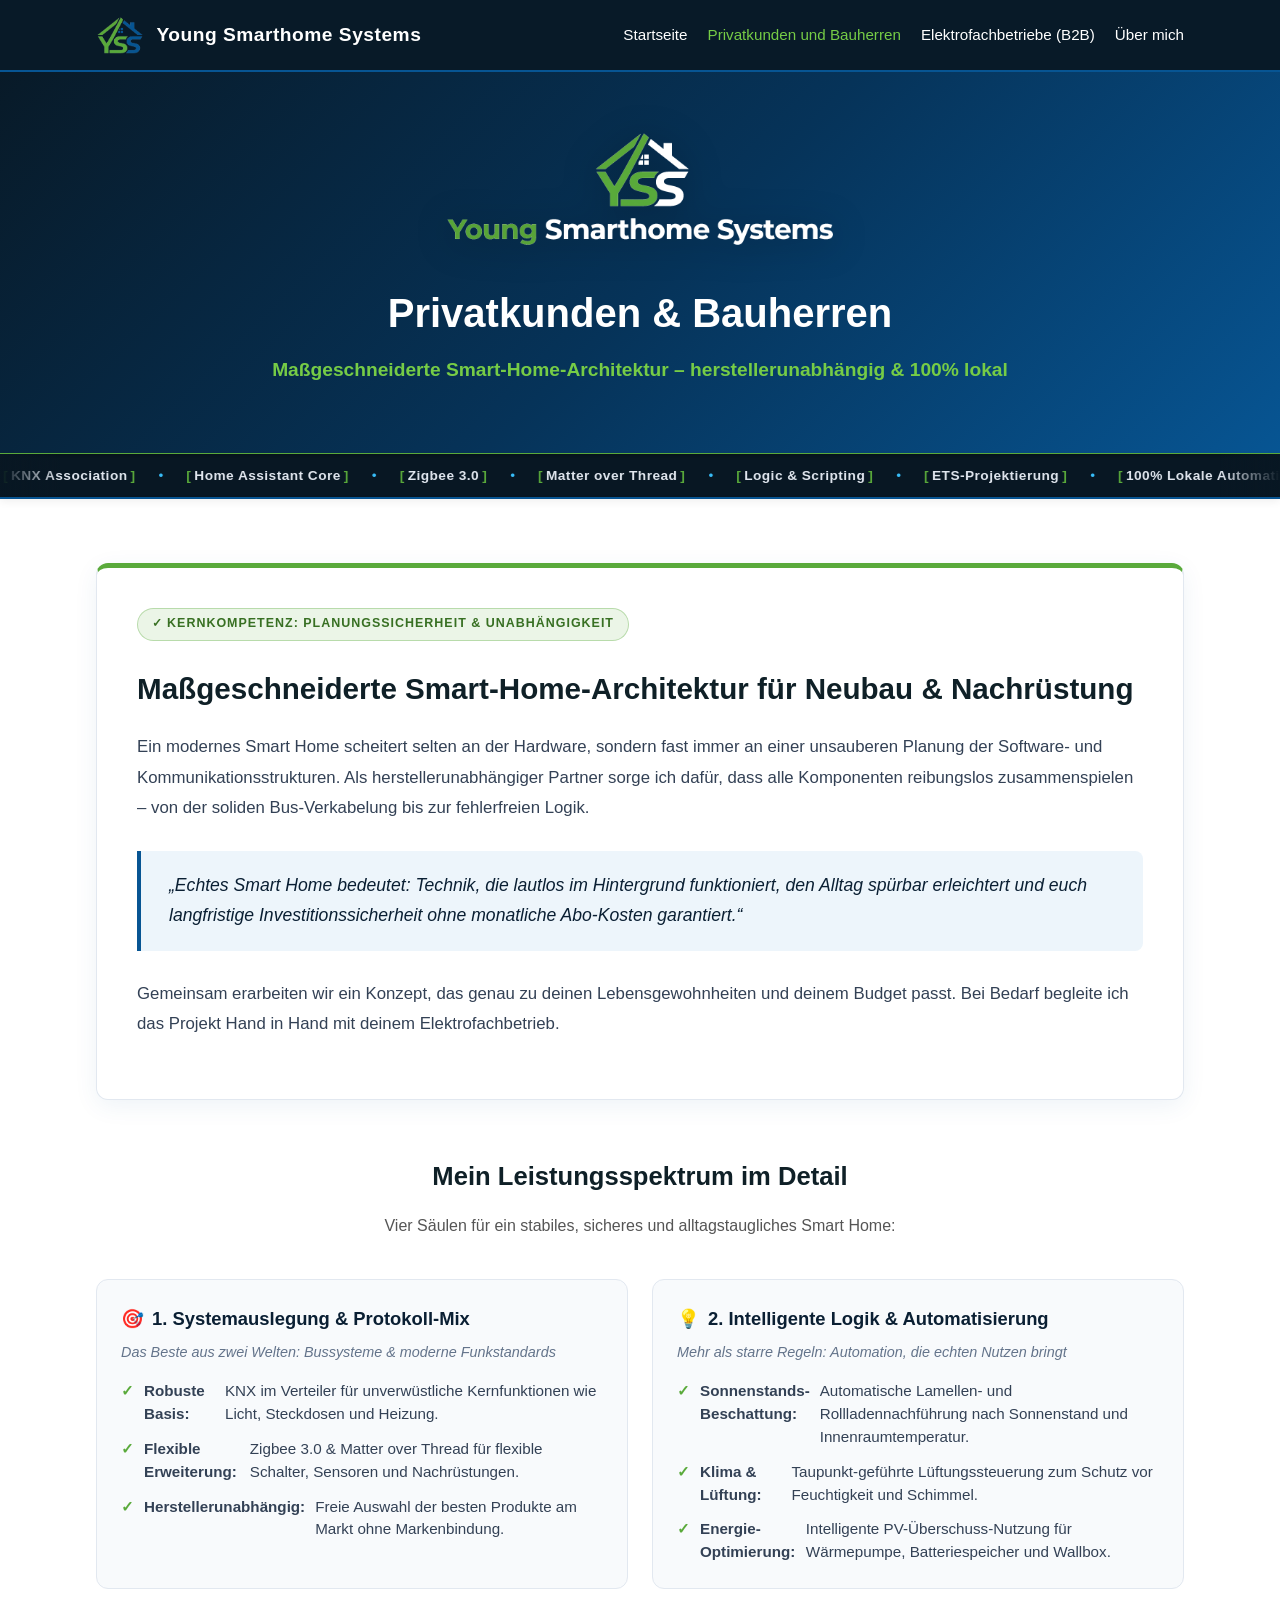
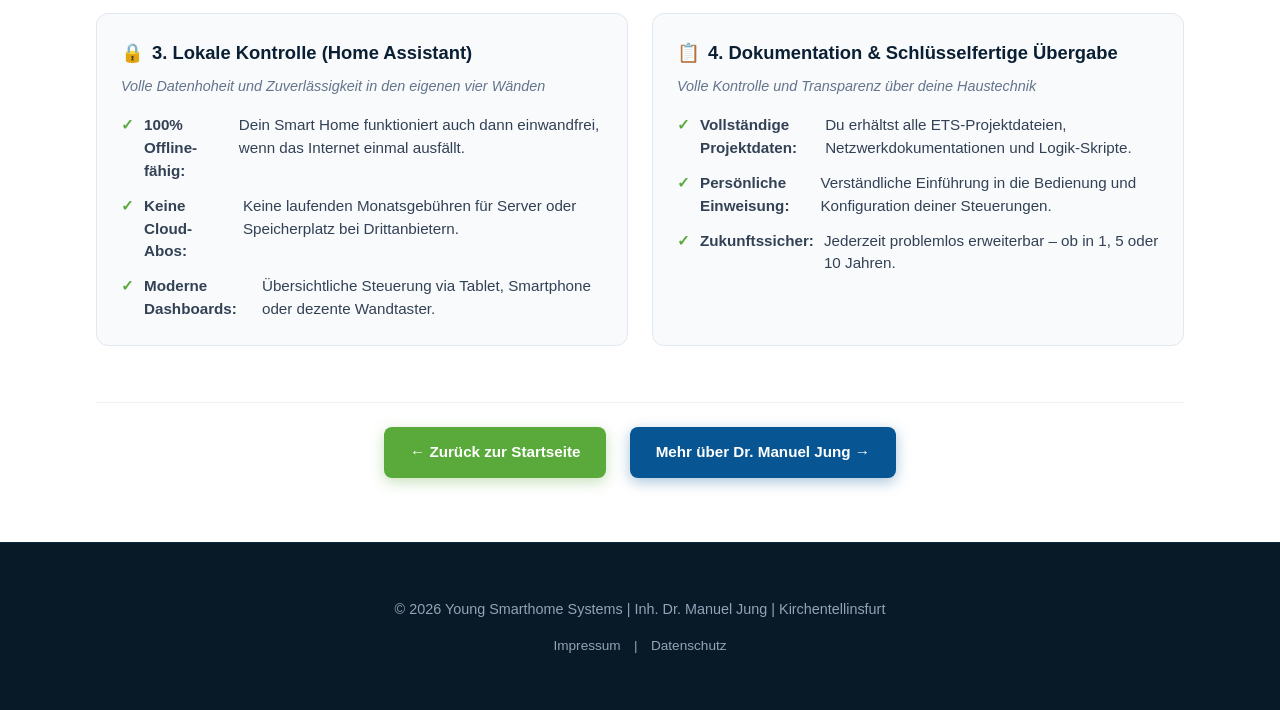
==== commit e82bfedd: "Initial Set" ====
--- a/leistungen.html
+++ b/leistungen.html
@@ -1,180 +1,180 @@
-<!DOCTYPE html>
-<html lang="de">
-<head>
-    <meta charset="UTF-8">
-    <meta name="viewport" content="width=device-width, initial-scale=1.0">
-    <title>Privatkunden und Bauherren | Young Smarthome Systems</title>
-    <link rel="stylesheet" href="style.css">
-</head>
-<body>
-    <nav>
-        <div class="container">
-            <div class="logo">
-                <img src="logo-symbol.png" alt="YSS Logo" class="logo-icon">
-                <span>Young Smarthome Systems</span>
-            </div>
-            <ul>
-                <li><a href="index.html">Startseite</a></li>
-                <li><a href="leistungen.html" class="active">Privatkunden und Bauherren</a></li>
-                <li><a href="partner.html">Elektrofachbetriebe (B2B)</a></li>
-                <li><a href="ueber-mich.html">Über mich</a></li>
-            </ul>
-        </div>
-    </nav>
-
-    <header class="hero-home">
-        <div class="container">
-            <div class="hero-logo-box">
-                <img src="logo-full-white.png" alt="Young Smarthome Systems" class="hero-logo">
-            </div>
-            <h1>Privatkunden &amp; Bauherren</h1>
-            <p class="subtitle">Maßgeschneiderte Smart-Home-Architektur – herstellerunabhängig &amp; 100% lokal</p>
-        </div>
-    </header>
-
-    <div class="tech-ticker-bar" aria-label="Kerntechnologien und Protokolle">
-        <div class="tech-ticker-track">
-            <div class="tech-ticker-group">
-                <span class="ticker-item"><span class="ticker-bracket">[</span> KNX Association <span class="ticker-bracket">]</span></span>
-                <span class="ticker-sep">•</span>
-                <span class="ticker-item"><span class="ticker-bracket">[</span> Home Assistant Core <span class="ticker-bracket">]</span></span>
-                <span class="ticker-sep">•</span>
-                <span class="ticker-item"><span class="ticker-bracket">[</span> Zigbee 3.0 <span class="ticker-bracket">]</span></span>
-                <span class="ticker-sep">•</span>
-                <span class="ticker-item"><span class="ticker-bracket">[</span> Matter over Thread <span class="ticker-bracket">]</span></span>
-                <span class="ticker-sep">•</span>
-                <span class="ticker-item"><span class="ticker-bracket">[</span> Logic &amp; Scripting <span class="ticker-bracket">]</span></span>
-                <span class="ticker-sep">•</span>
-                <span class="ticker-item"><span class="ticker-bracket">[</span> ETS-Projektierung <span class="ticker-bracket">]</span></span>
-                <span class="ticker-sep">•</span>
-                <span class="ticker-item"><span class="ticker-bracket">[</span> 100% Lokale Automation <span class="ticker-bracket">]</span></span>
-                <span class="ticker-sep">•</span>
-                <span class="ticker-item"><span class="ticker-bracket">[</span> KNX Association <span class="ticker-bracket">]</span></span>
-                <span class="ticker-sep">•</span>
-                <span class="ticker-item"><span class="ticker-bracket">[</span> Home Assistant Core <span class="ticker-bracket">]</span></span>
-                <span class="ticker-sep">•</span>
-                <span class="ticker-item"><span class="ticker-bracket">[</span> Zigbee 3.0 <span class="ticker-bracket">]</span></span>
-                <span class="ticker-sep">•</span>
-                <span class="ticker-item"><span class="ticker-bracket">[</span> Matter over Thread <span class="ticker-bracket">]</span></span>
-                <span class="ticker-sep">•</span>
-                <span class="ticker-item"><span class="ticker-bracket">[</span> Logic &amp; Scripting <span class="ticker-bracket">]</span></span>
-                <span class="ticker-sep">•</span>
-            </div>
-            <div class="tech-ticker-group" aria-hidden="true">
-                <span class="ticker-item"><span class="ticker-bracket">[</span> KNX Association <span class="ticker-bracket">]</span></span>
-                <span class="ticker-sep">•</span>
-                <span class="ticker-item"><span class="ticker-bracket">[</span> Home Assistant Core <span class="ticker-bracket">]</span></span>
-                <span class="ticker-sep">•</span>
-                <span class="ticker-item"><span class="ticker-bracket">[</span> Zigbee 3.0 <span class="ticker-bracket">]</span></span>
-                <span class="ticker-sep">•</span>
-                <span class="ticker-item"><span class="ticker-bracket">[</span> Matter over Thread <span class="ticker-bracket">]</span></span>
-                <span class="ticker-sep">•</span>
-                <span class="ticker-item"><span class="ticker-bracket">[</span> Logic &amp; Scripting <span class="ticker-bracket">]</span></span>
-                <span class="ticker-sep">•</span>
-                <span class="ticker-item"><span class="ticker-bracket">[</span> ETS-Projektierung <span class="ticker-bracket">]</span></span>
-                <span class="ticker-sep">•</span>
-                <span class="ticker-item"><span class="ticker-bracket">[</span> 100% Lokale Automation <span class="ticker-bracket">]</span></span>
-                <span class="ticker-sep">•</span>
-                <span class="ticker-item"><span class="ticker-bracket">[</span> KNX Association <span class="ticker-bracket">]</span></span>
-                <span class="ticker-sep">•</span>
-                <span class="ticker-item"><span class="ticker-bracket">[</span> Home Assistant Core <span class="ticker-bracket">]</span></span>
-                <span class="ticker-sep">•</span>
-                <span class="ticker-item"><span class="ticker-bracket">[</span> Zigbee 3.0 <span class="ticker-bracket">]</span></span>
-                <span class="ticker-sep">•</span>
-                <span class="ticker-item"><span class="ticker-bracket">[</span> Matter over Thread <span class="ticker-bracket">]</span></span>
-                <span class="ticker-sep">•</span>
-                <span class="ticker-item"><span class="ticker-bracket">[</span> Logic &amp; Scripting <span class="ticker-bracket">]</span></span>
-                <span class="ticker-sep">•</span>
-            </div>
-        </div>
-    </div>
-
-    <section class="section container">
-        <div class="profile-highlight-card">
-            <span class="tab-badge badge-green">✓ Kernkompetenz: Planungssicherheit &amp; Unabhängigkeit</span>
-            <h2 style="text-align: left; margin: 0.5rem 0 1.25rem 0; font-size: 1.85rem; color: #0f2027;">
-                Maßgeschneiderte Smart-Home-Architektur für Neubau &amp; Nachrüstung
-            </h2>
-
-            <div class="profile-story">
-                <p>
-                    Ein modernes Smart Home scheitert selten an der Hardware, sondern fast immer an einer unsauberen Planung der Software- und Kommunikationsstrukturen. Als herstellerunabhängiger Partner sorge ich dafür, dass alle Komponenten reibungslos zusammenspielen – von der soliden Bus-Verkabelung bis zur fehlerfreien Logik.
-                </p>
-
-                <div class="quote-box">
-                    „Echtes Smart Home bedeutet: Technik, die lautlos im Hintergrund funktioniert, den Alltag spürbar erleichtert und euch langfristige Investitionssicherheit ohne monatliche Abo-Kosten garantiert.“
-                </div>
-
-                <p>
-                    Gemeinsam erarbeiten wir ein Konzept, das genau zu deinen Lebensgewohnheiten und deinem Budget passt. Bei Bedarf begleite ich das Projekt Hand in Hand mit deinem Elektrofachbetrieb.
-                </p>
-            </div>
-        </div>
-
-        <h3 style="text-align: center; color: #0f2027; font-size: 1.6rem; margin: 3.5rem 0 1rem 0;">Mein Leistungsspektrum im Detail</h3>
-        <p style="text-align: center; max-width: 800px; margin: 0 auto 2.5rem auto; color: #555;">
-            Vier Säulen für ein stabiles, sicheres und alltagstaugliches Smart Home:
-        </p>
-
-        <div class="tab-features-grid privat-theme">
-            <div class="tab-feature-card">
-                <h4><span>🎯</span> 1. Systemauslegung &amp; Protokoll-Mix</h4>
-                <p class="subtitle-feat">Das Beste aus zwei Welten: Bussysteme &amp; moderne Funkstandards</p>
-                <ul class="tab-feature-list">
-                    <li><span class="check-icon">✓</span> <strong>Robuste Basis:</strong> KNX im Verteiler für unverwüstliche Kernfunktionen wie Licht, Steckdosen und Heizung.</li>
-                    <li><span class="check-icon">✓</span> <strong>Flexible Erweiterung:</strong> Zigbee 3.0 &amp; Matter over Thread für flexible Schalter, Sensoren und Nachrüstungen.</li>
-                    <li><span class="check-icon">✓</span> <strong>Herstellerunabhängig:</strong> Freie Auswahl der besten Produkte am Markt ohne Markenbindung.</li>
-                </ul>
-            </div>
-
-            <div class="tab-feature-card">
-                <h4><span>💡</span> 2. Intelligente Logik &amp; Automatisierung</h4>
-                <p class="subtitle-feat">Mehr als starre Regeln: Automation, die echten Nutzen bringt</p>
-                <ul class="tab-feature-list">
-                    <li><span class="check-icon">✓</span> <strong>Sonnenstands-Beschattung:</strong> Automatische Lamellen- und Rollladennachführung nach Sonnenstand und Innenraumtemperatur.</li>
-                    <li><span class="check-icon">✓</span> <strong>Klima &amp; Lüftung:</strong> Taupunkt-geführte Lüftungssteuerung zum Schutz vor Feuchtigkeit und Schimmel.</li>
-                    <li><span class="check-icon">✓</span> <strong>Energie-Optimierung:</strong> Intelligente PV-Überschuss-Nutzung für Wärmepumpe, Batteriespeicher und Wallbox.</li>
-                </ul>
-            </div>
-
-            <div class="tab-feature-card">
-                <h4><span>🔒</span> 3. Lokale Kontrolle (Home Assistant)</h4>
-                <p class="subtitle-feat">Volle Datenhoheit und Zuverlässigkeit in den eigenen vier Wänden</p>
-                <ul class="tab-feature-list">
-                    <li><span class="check-icon">✓</span> <strong>100% Offline-fähig:</strong> Dein Smart Home funktioniert auch dann einwandfrei, wenn das Internet einmal ausfällt.</li>
-                    <li><span class="check-icon">✓</span> <strong>Keine Cloud-Abos:</strong> Keine laufenden Monatsgebühren für Server oder Speicherplatz bei Drittanbietern.</li>
-                    <li><span class="check-icon">✓</span> <strong>Moderne Dashboards:</strong> Übersichtliche Steuerung via Tablet, Smartphone oder dezente Wandtaster.</li>
-                </ul>
-            </div>
-
-            <div class="tab-feature-card">
-                <h4><span>📋</span> 4. Dokumentation &amp; Schlüsselfertige Übergabe</h4>
-                <p class="subtitle-feat">Volle Kontrolle und Transparenz über deine Haustechnik</p>
-                <ul class="tab-feature-list">
-                    <li><span class="check-icon">✓</span> <strong>Vollständige Projektdaten:</strong> Du erhältst alle ETS-Projektdateien, Netzwerkdokumentationen und Logik-Skripte.</li>
-                    <li><span class="check-icon">✓</span> <strong>Persönliche Einweisung:</strong> Verständliche Einführung in die Bedienung und Konfiguration deiner Steuerungen.</li>
-                    <li><span class="check-icon">✓</span> <strong>Zukunftssicher:</strong> Jederzeit problemlos erweiterbar – ob in 1, 5 oder 10 Jahren.</li>
-                </ul>
-            </div>
-        </div>
-
-        <div class="tab-action-bar" style="margin-top: 3.5rem; justify-content: center; gap: 1.5rem;">
-            <a href="index.html" class="btn-cta btn-cta-green">
-                &larr; Zurück zur Startseite
-            </a>
-            <a href="ueber-mich.html" class="btn-cta btn-cta-blue">
-                Mehr über Dr. Manuel Jung &rarr;
-            </a>
-        </div>
-    </section>
-
-    <footer>
-        <div class="container">
-            <p>&copy; 2026 Young Smarthome Systems | Inh. Dr. Manuel Jung | Kirchentellinsfurt</p>
-            <p class="footer-links">
-                <a href="impressum.html">Impressum</a> | <a href="datenschutz.html">Datenschutz</a>
-            </p>
-        </div>
-    </footer>
-</body>
+<!DOCTYPE html>
+<html lang="de">
+<head>
+    <meta charset="UTF-8">
+    <meta name="viewport" content="width=device-width, initial-scale=1.0">
+    <title>Privatkunden und Bauherren | Young Smarthome Systems</title>
+    <link rel="stylesheet" href="style.css">
+</head>
+<body>
+    <nav>
+        <div class="container">
+            <div class="logo">
+                <img src="logo-symbol.png" alt="YSS Logo" class="logo-icon">
+                <span>Young Smarthome Systems</span>
+            </div>
+            <ul>
+                <li><a href="index.html">Startseite</a></li>
+                <li><a href="leistungen.html" class="active">Privatkunden und Bauherren</a></li>
+                <li><a href="partner.html">Elektrofachbetriebe (B2B)</a></li>
+                <li><a href="ueber-mich.html">Über mich</a></li>
+            </ul>
+        </div>
+    </nav>
+
+    <header class="hero-home">
+        <div class="container">
+            <div class="hero-logo-box">
+                <img src="logo-full-white.png" alt="Young Smarthome Systems" class="hero-logo">
+            </div>
+            <h1>Privatkunden &amp; Bauherren</h1>
+            <p class="subtitle">Maßgeschneiderte Smart-Home-Architektur – herstellerunabhängig &amp; 100% lokal</p>
+        </div>
+    </header>
+
+    <div class="tech-ticker-bar" aria-label="Kerntechnologien und Protokolle">
+        <div class="tech-ticker-track">
+            <div class="tech-ticker-group">
+                <span class="ticker-item"><span class="ticker-bracket">[</span> KNX Association <span class="ticker-bracket">]</span></span>
+                <span class="ticker-sep">•</span>
+                <span class="ticker-item"><span class="ticker-bracket">[</span> Home Assistant Core <span class="ticker-bracket">]</span></span>
+                <span class="ticker-sep">•</span>
+                <span class="ticker-item"><span class="ticker-bracket">[</span> Zigbee 3.0 <span class="ticker-bracket">]</span></span>
+                <span class="ticker-sep">•</span>
+                <span class="ticker-item"><span class="ticker-bracket">[</span> Matter over Thread <span class="ticker-bracket">]</span></span>
+                <span class="ticker-sep">•</span>
+                <span class="ticker-item"><span class="ticker-bracket">[</span> Logic &amp; Scripting <span class="ticker-bracket">]</span></span>
+                <span class="ticker-sep">•</span>
+                <span class="ticker-item"><span class="ticker-bracket">[</span> ETS-Projektierung <span class="ticker-bracket">]</span></span>
+                <span class="ticker-sep">•</span>
+                <span class="ticker-item"><span class="ticker-bracket">[</span> 100% Lokale Automation <span class="ticker-bracket">]</span></span>
+                <span class="ticker-sep">•</span>
+                <span class="ticker-item"><span class="ticker-bracket">[</span> KNX Association <span class="ticker-bracket">]</span></span>
+                <span class="ticker-sep">•</span>
+                <span class="ticker-item"><span class="ticker-bracket">[</span> Home Assistant Core <span class="ticker-bracket">]</span></span>
+                <span class="ticker-sep">•</span>
+                <span class="ticker-item"><span class="ticker-bracket">[</span> Zigbee 3.0 <span class="ticker-bracket">]</span></span>
+                <span class="ticker-sep">•</span>
+                <span class="ticker-item"><span class="ticker-bracket">[</span> Matter over Thread <span class="ticker-bracket">]</span></span>
+                <span class="ticker-sep">•</span>
+                <span class="ticker-item"><span class="ticker-bracket">[</span> Logic &amp; Test 2 Scripting <span class="ticker-bracket">]</span></span>
+                <span class="ticker-sep">•</span>
+            </div>
+            <div class="tech-ticker-group" aria-hidden="true">
+                <span class="ticker-item"><span class="ticker-bracket">[</span> KNX Association <span class="ticker-bracket">]</span></span>
+                <span class="ticker-sep">•</span>
+                <span class="ticker-item"><span class="ticker-bracket">[</span> Home Assistant Core <span class="ticker-bracket">]</span></span>
+                <span class="ticker-sep">•</span>
+                <span class="ticker-item"><span class="ticker-bracket">[</span> Zigbee 3.0 <span class="ticker-bracket">]</span></span>
+                <span class="ticker-sep">•</span>
+                <span class="ticker-item"><span class="ticker-bracket">[</span> Matter over Thread <span class="ticker-bracket">]</span></span>
+                <span class="ticker-sep">•</span>
+                <span class="ticker-item"><span class="ticker-bracket">[</span> Logic &amp; Scripting <span class="ticker-bracket">]</span></span>
+                <span class="ticker-sep">•</span>
+                <span class="ticker-item"><span class="ticker-bracket">[</span> ETS-Projektierung <span class="ticker-bracket">]</span></span>
+                <span class="ticker-sep">•</span>
+                <span class="ticker-item"><span class="ticker-bracket">[</span> 100% Lokale Automation <span class="ticker-bracket">]</span></span>
+                <span class="ticker-sep">•</span>
+                <span class="ticker-item"><span class="ticker-bracket">[</span> KNX Association <span class="ticker-bracket">]</span></span>
+                <span class="ticker-sep">•</span>
+                <span class="ticker-item"><span class="ticker-bracket">[</span> Home Assistant Core <span class="ticker-bracket">]</span></span>
+                <span class="ticker-sep">•</span>
+                <span class="ticker-item"><span class="ticker-bracket">[</span> Zigbee 3.0 <span class="ticker-bracket">]</span></span>
+                <span class="ticker-sep">•</span>
+                <span class="ticker-item"><span class="ticker-bracket">[</span> Matter over Thread <span class="ticker-bracket">]</span></span>
+                <span class="ticker-sep">•</span>
+                <span class="ticker-item"><span class="ticker-bracket">[</span> Logic &amp; Scripting <span class="ticker-bracket">]</span></span>
+                <span class="ticker-sep">•</span>
+            </div>
+        </div>
+    </div>
+
+    <section class="section container">
+        <div class="profile-highlight-card">
+            <span class="tab-badge badge-green">✓ Kernkompetenz: Planungssicherheit &amp; Unabhängigkeit</span>
+            <h2 style="text-align: left; margin: 0.5rem 0 1.25rem 0; font-size: 1.85rem; color: #0f2027;">
+                Maßgeschneiderte Smart-Home-Architektur für Neubau &amp; Nachrüstung
+            </h2>
+
+            <div class="profile-story">
+                <p>
+                    Ein modernes Smart Home scheitert selten an der Hardware, sondern fast immer an einer unsauberen Planung der Software- und Kommunikationsstrukturen. Als herstellerunabhängiger Partner sorge ich dafür, dass alle Komponenten reibungslos zusammenspielen – von der soliden Bus-Verkabelung bis zur fehlerfreien Logik.
+                </p>
+
+                <div class="quote-box">
+                    „Echtes Smart Home bedeutet: Technik, die lautlos im Hintergrund funktioniert, den Alltag spürbar erleichtert und euch langfristige Investitionssicherheit ohne monatliche Abo-Kosten garantiert.“
+                </div>
+
+                <p>
+                    Gemeinsam erarbeiten wir ein Konzept, das genau zu deinen Lebensgewohnheiten und deinem Budget passt. Bei Bedarf begleite ich das Projekt Hand in Hand mit deinem Elektrofachbetrieb.
+                </p>
+            </div>
+        </div>
+
+        <h3 style="text-align: center; color: #0f2027; font-size: 1.6rem; margin: 3.5rem 0 1rem 0;">Mein Leistungsspektrum im Detail</h3>
+        <p style="text-align: center; max-width: 800px; margin: 0 auto 2.5rem auto; color: #555;">
+            Vier Säulen für ein stabiles, sicheres und alltagstaugliches Smart Home:
+        </p>
+
+        <div class="tab-features-grid privat-theme">
+            <div class="tab-feature-card">
+                <h4><span>🎯</span> 1. Systemauslegung &amp; Protokoll-Mix</h4>
+                <p class="subtitle-feat">Das Beste aus zwei Welten: Bussysteme &amp; moderne Funkstandards</p>
+                <ul class="tab-feature-list">
+                    <li><span class="check-icon">✓</span> <strong>Robuste Basis:</strong> KNX im Verteiler für unverwüstliche Kernfunktionen wie Licht, Steckdosen und Heizung.</li>
+                    <li><span class="check-icon">✓</span> <strong>Flexible Erweiterung:</strong> Zigbee 3.0 &amp; Matter over Thread für flexible Schalter, Sensoren und Nachrüstungen.</li>
+                    <li><span class="check-icon">✓</span> <strong>Herstellerunabhängig:</strong> Freie Auswahl der besten Produkte am Markt ohne Markenbindung.</li>
+                </ul>
+            </div>
+
+            <div class="tab-feature-card">
+                <h4><span>💡</span> 2. Intelligente Logik &amp; Automatisierung</h4>
+                <p class="subtitle-feat">Mehr als starre Regeln: Automation, die echten Nutzen bringt</p>
+                <ul class="tab-feature-list">
+                    <li><span class="check-icon">✓</span> <strong>Sonnenstands-Beschattung:</strong> Automatische Lamellen- und Rollladennachführung nach Sonnenstand und Innenraumtemperatur.</li>
+                    <li><span class="check-icon">✓</span> <strong>Klima &amp; Lüftung:</strong> Taupunkt-geführte Lüftungssteuerung zum Schutz vor Feuchtigkeit und Schimmel.</li>
+                    <li><span class="check-icon">✓</span> <strong>Energie-Optimierung:</strong> Intelligente PV-Überschuss-Nutzung für Wärmepumpe, Batteriespeicher und Wallbox.</li>
+                </ul>
+            </div>
+
+            <div class="tab-feature-card">
+                <h4><span>🔒</span> 3. Lokale Kontrolle (Home Assistant)</h4>
+                <p class="subtitle-feat">Volle Datenhoheit und Zuverlässigkeit in den eigenen vier Wänden</p>
+                <ul class="tab-feature-list">
+                    <li><span class="check-icon">✓</span> <strong>100% Offline-fähig:</strong> Dein Smart Home funktioniert auch dann einwandfrei, wenn das Internet einmal ausfällt.</li>
+                    <li><span class="check-icon">✓</span> <strong>Keine Cloud-Abos:</strong> Keine laufenden Monatsgebühren für Server oder Speicherplatz bei Drittanbietern.</li>
+                    <li><span class="check-icon">✓</span> <strong>Moderne Dashboards:</strong> Übersichtliche Steuerung via Tablet, Smartphone oder dezente Wandtaster.</li>
+                </ul>
+            </div>
+
+            <div class="tab-feature-card">
+                <h4><span>📋</span> 4. Dokumentation &amp; Schlüsselfertige Übergabe</h4>
+                <p class="subtitle-feat">Volle Kontrolle und Transparenz über deine Haustechnik</p>
+                <ul class="tab-feature-list">
+                    <li><span class="check-icon">✓</span> <strong>Vollständige Projektdaten:</strong> Du erhältst alle ETS-Projektdateien, Netzwerkdokumentationen und Logik-Skripte.</li>
+                    <li><span class="check-icon">✓</span> <strong>Persönliche Einweisung:</strong> Verständliche Einführung in die Bedienung und Konfiguration deiner Steuerungen.</li>
+                    <li><span class="check-icon">✓</span> <strong>Zukunftssicher:</strong> Jederzeit problemlos erweiterbar – ob in 1, 5 oder 10 Jahren.</li>
+                </ul>
+            </div>
+        </div>
+
+        <div class="tab-action-bar" style="margin-top: 3.5rem; justify-content: center; gap: 1.5rem;">
+            <a href="index.html" class="btn-cta btn-cta-green">
+                &larr; Zurück zur Startseite
+            </a>
+            <a href="ueber-mich.html" class="btn-cta btn-cta-blue">
+                Mehr über Dr. Manuel Jung &rarr;
+            </a>
+        </div>
+    </section>
+
+    <footer>
+        <div class="container">
+            <p>&copy; 2026 Young Smarthome Systems | Inh. Dr. Manuel Jung | Kirchentellinsfurt</p>
+            <p class="footer-links">
+                <a href="impressum.html">Impressum</a> | <a href="datenschutz.html">Datenschutz</a>
+            </p>
+        </div>
+    </footer>
+</body>
 </html>
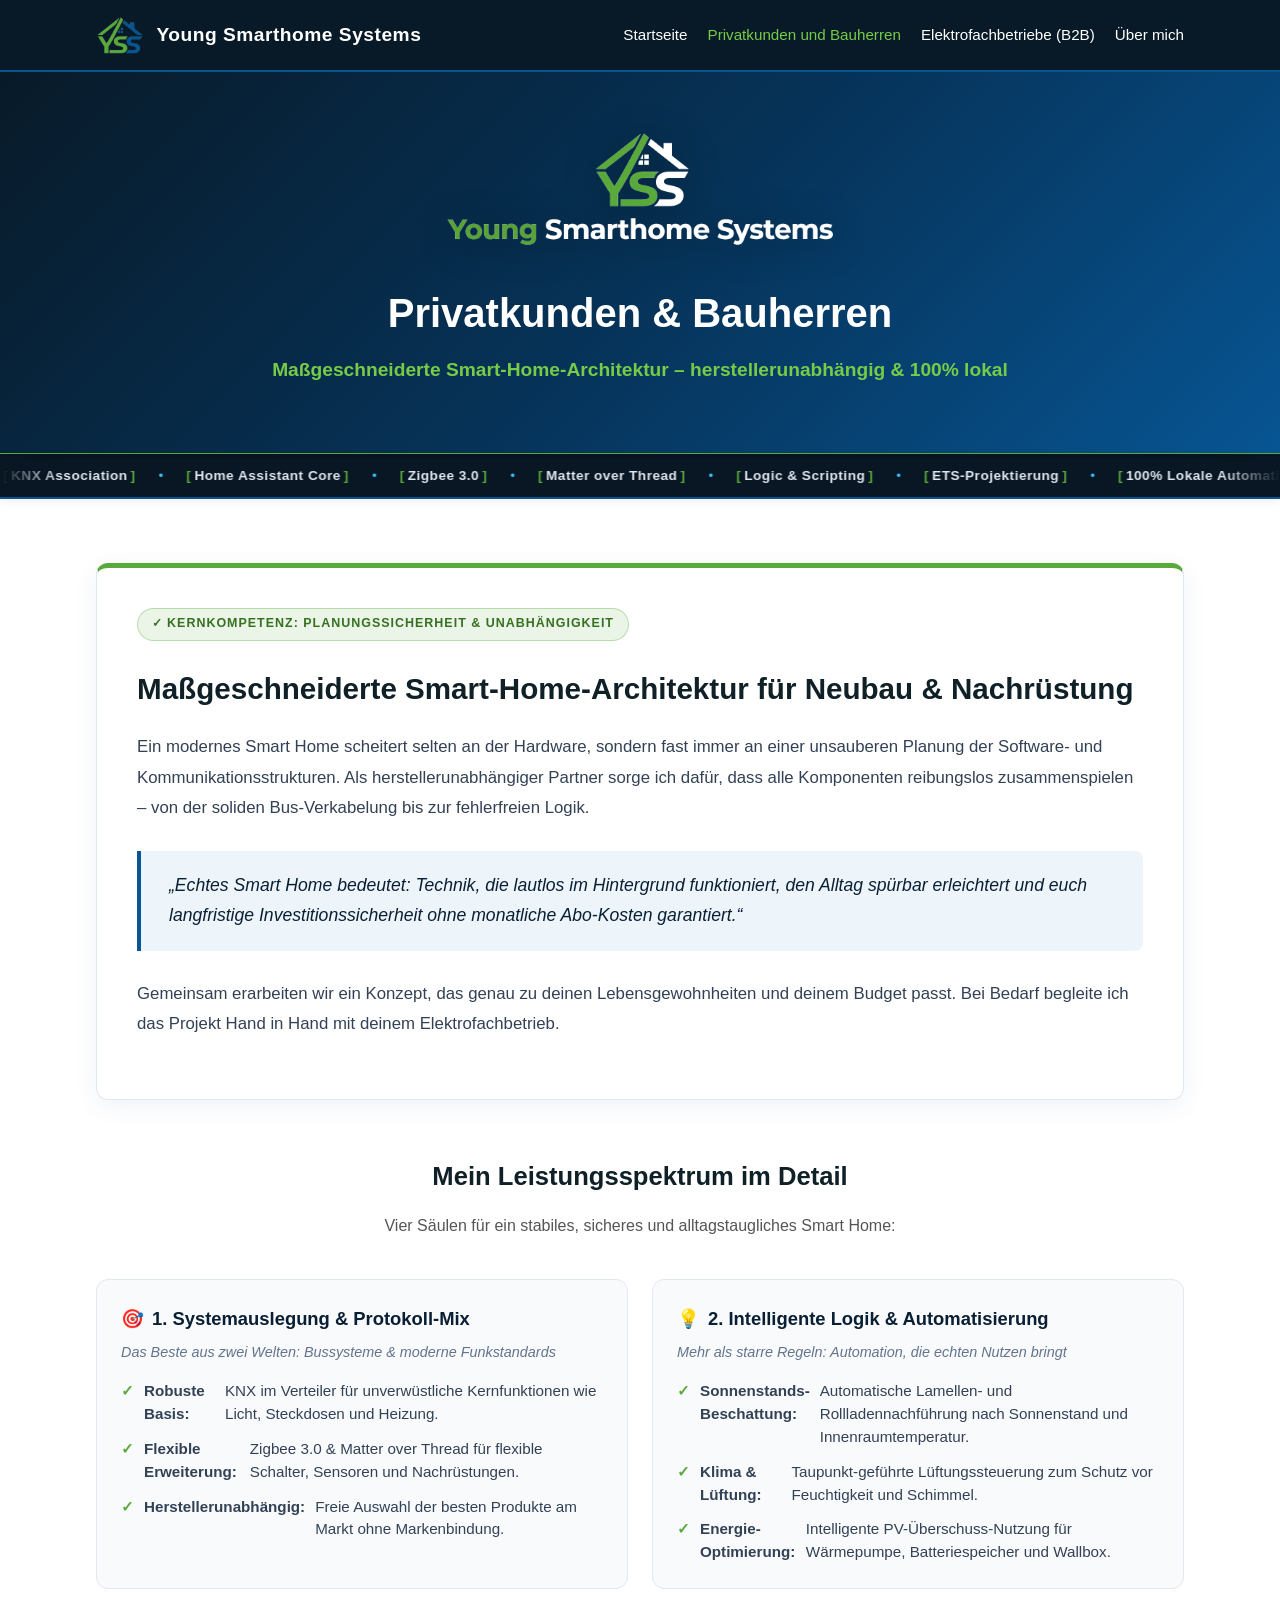
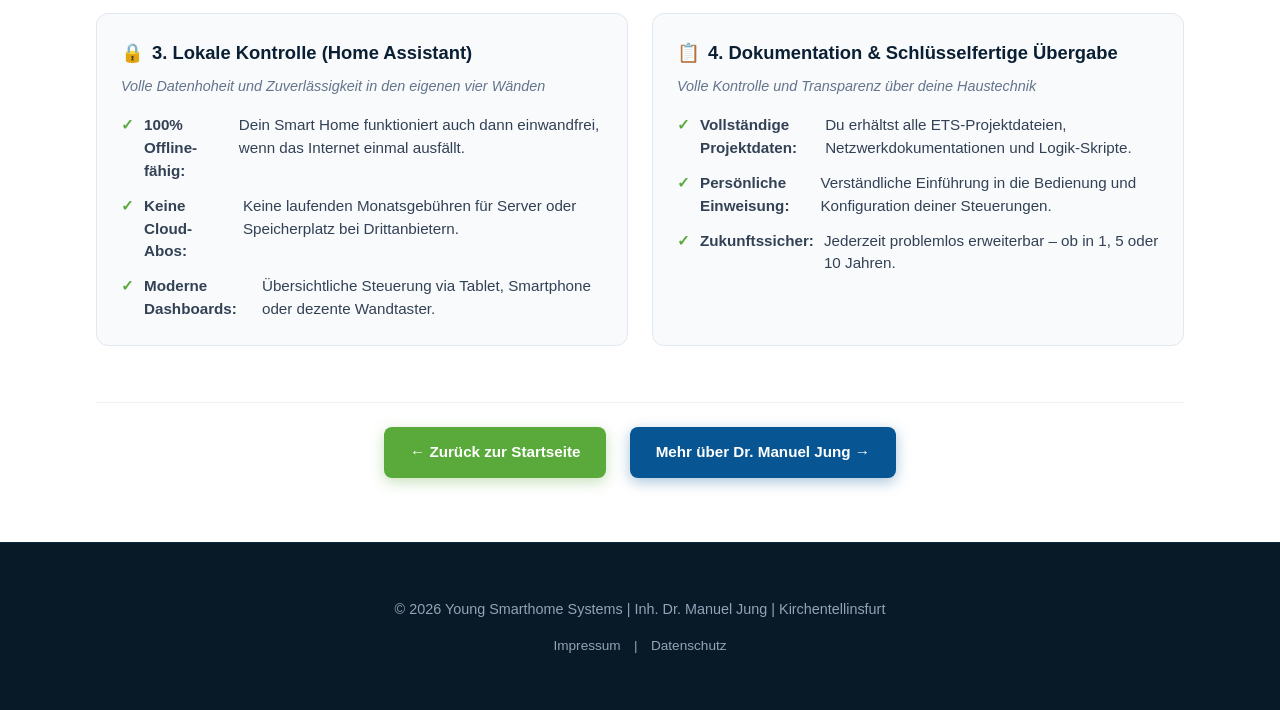
==== commit 111547f8: "Test" ====
--- a/leistungen.html
+++ b/leistungen.html
@@ -57,7 +57,7 @@
                 <span class="ticker-sep">•</span>
                 <span class="ticker-item"><span class="ticker-bracket">[</span> Matter over Thread <span class="ticker-bracket">]</span></span>
                 <span class="ticker-sep">•</span>
-                <span class="ticker-item"><span class="ticker-bracket">[</span> Logic &amp; Test 2 Scripting <span class="ticker-bracket">]</span></span>
+                <span class="ticker-item"><span class="ticker-bracket">[</span> Logic &amp; Scripting <span class="ticker-bracket">]</span></span>
                 <span class="ticker-sep">•</span>
             </div>
             <div class="tech-ticker-group" aria-hidden="true">
